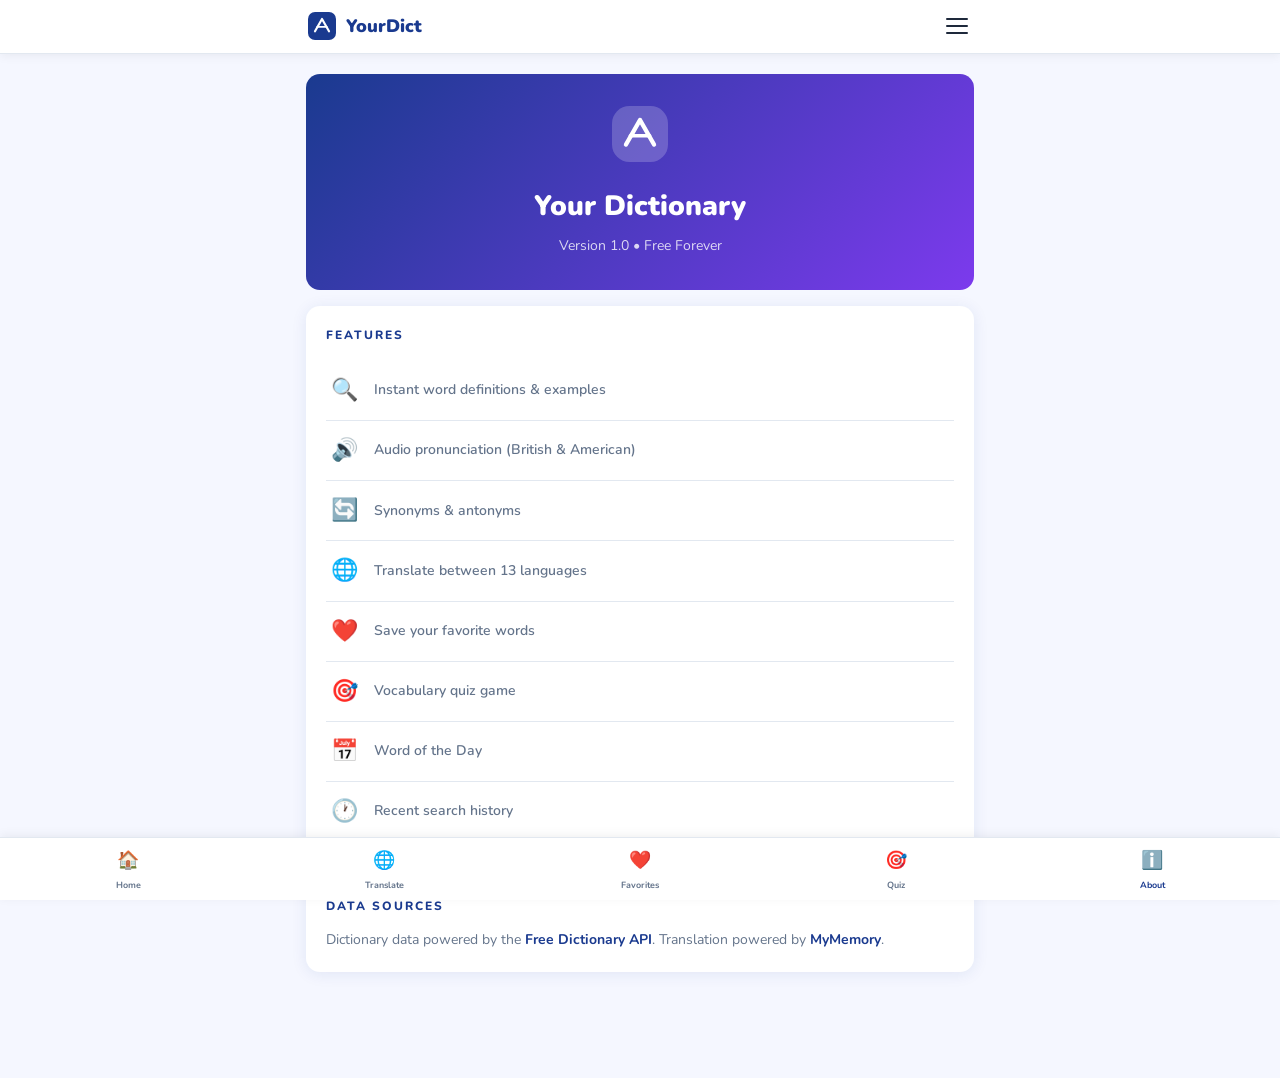
==== app/src/main/assets/www/about.html @ a3b230c5 "Add files via upload" ====
<!DOCTYPE html>
<html lang="en">
<head>
<meta charset="UTF-8">
<meta name="viewport" content="width=device-width, initial-scale=1.0, user-scalable=no">
<title>About - Your Dictionary</title>
<link rel="stylesheet" href="style.css">
<link href="https://fonts.googleapis.com/css2?family=Nunito:wght@400;600;700;800;900&display=swap" rel="stylesheet">
</head>
<body>
<header class="header">
  <div class="header-inner">
    <div class="logo" onclick="location.href='index.html'">
      <div class="logo-icon-wrap">
        <svg viewBox="0 0 32 32" fill="none" width="28" height="28">
          <rect width="32" height="32" rx="8" fill="#1a3a8f"/>
          <path d="M8 22 L16 8 L24 22" stroke="white" stroke-width="2.5" stroke-linecap="round" stroke-linejoin="round" fill="none"/>
          <path d="M10.5 17 L21.5 17" stroke="white" stroke-width="2" stroke-linecap="round"/>
        </svg>
      </div>
      <span class="logo-text">YourDict</span>
    </div>
    <button class="menu-btn" id="menuBtn"><span></span><span></span><span></span></button>
  </div>
</header>
<div class="mobile-nav" id="mobileNav">
  <a href="index.html" class="mnav-item">🏠 Home</a>
  <a href="translate.html" class="mnav-item">🌐 Translate</a>
  <a href="favorites.html" class="mnav-item">❤️ Favorites</a>
  <a href="quiz.html" class="mnav-item">🎯 Quiz</a>
  <a href="about.html" class="mnav-item active">ℹ️ About</a>
</div>

<div class="page-wrap">
  <div class="about-hero">
    <svg viewBox="0 0 32 32" fill="none" width="56" height="56" style="margin-bottom:14px">
      <rect width="32" height="32" rx="10" fill="rgba(255,255,255,0.2)"/>
      <path d="M8 22 L16 8 L24 22" stroke="white" stroke-width="2.5" stroke-linecap="round" stroke-linejoin="round" fill="none"/>
      <path d="M10.5 17 L21.5 17" stroke="white" stroke-width="2" stroke-linecap="round"/>
    </svg>
    <h1>Your Dictionary</h1>
    <p style="opacity:0.8;margin-top:6px;font-size:14px">Version 1.0 • Free Forever</p>
  </div>

  <div class="card">
    <div class="sec-label" style="margin-bottom:16px">Features</div>
    <div class="feature-item"><div class="feature-emoji">🔍</div><div class="feature-text">Instant word definitions & examples</div></div>
    <div class="feature-item"><div class="feature-emoji">🔊</div><div class="feature-text">Audio pronunciation (British & American)</div></div>
    <div class="feature-item"><div class="feature-emoji">🔄</div><div class="feature-text">Synonyms & antonyms</div></div>
    <div class="feature-item"><div class="feature-emoji">🌐</div><div class="feature-text">Translate between 13 languages</div></div>
    <div class="feature-item"><div class="feature-emoji">❤️</div><div class="feature-text">Save your favorite words</div></div>
    <div class="feature-item"><div class="feature-emoji">🎯</div><div class="feature-text">Vocabulary quiz game</div></div>
    <div class="feature-item"><div class="feature-emoji">📅</div><div class="feature-text">Word of the Day</div></div>
    <div class="feature-item"><div class="feature-emoji">🕐</div><div class="feature-text">Recent search history</div></div>
  </div>

  <div class="card">
    <div class="sec-label" style="margin-bottom:12px">Data Sources</div>
    <p style="color:#64748b;font-size:14px;line-height:1.7">Dictionary data powered by the <strong style="color:#1a3a8f">Free Dictionary API</strong>. Translation powered by <strong style="color:#1a3a8f">MyMemory</strong>.</p>
  </div>
</div>

<nav class="bottom-nav">
  <a href="index.html" class="bnav">🏠<span>Home</span></a>
  <a href="translate.html" class="bnav">🌐<span>Translate</span></a>
  <a href="favorites.html" class="bnav">❤️<span>Favorites</span></a>
  <a href="quiz.html" class="bnav">🎯<span>Quiz</span></a>
  <a href="about.html" class="bnav active">ℹ️<span>About</span></a>
</nav>

<script>
document.getElementById('menuBtn').addEventListener('click',()=>document.getElementById('mobileNav').classList.toggle('open'));
</script>
</body>
</html>
---- app/src/main/assets/www/style.css ----
*, *::before, *::after { box-sizing: border-box; margin: 0; padding: 0; }

:root {
  --primary: #1a3a8f;
  --primary2: #7c3aed;
  --accent: #f59e0b;
  --bg: #f5f7ff;
  --card: #ffffff;
  --text: #1e293b;
  --muted: #64748b;
  --border: #e2e8f0;
  --r: 14px;
  --shadow: 0 2px 16px rgba(26,58,143,0.09);
}

body {
  font-family: 'Nunito', sans-serif;
  background: var(--bg);
  color: var(--text);
  line-height: 1.6;
  padding-bottom: 70px;
  -webkit-tap-highlight-color: transparent;
}

/* HEADER */
.header {
  background: #fff;
  border-bottom: 1px solid var(--border);
  position: sticky; top: 0; z-index: 200;
  box-shadow: 0 2px 10px rgba(0,0,0,0.06);
}
.header-inner {
  max-width: 700px; margin: 0 auto;
  padding: 12px 18px;
  display: flex; align-items: center; justify-content: space-between;
}
.logo { display: flex; align-items: center; gap: 10px; cursor: pointer; }
.logo-icon-wrap { line-height: 0; }
.logo-text { font-size: 18px; font-weight: 900; color: var(--primary); }
.menu-btn {
  display: flex; flex-direction: column; gap: 5px;
  background: none; border: none; cursor: pointer; padding: 4px;
}
.menu-btn span { width: 22px; height: 2px; background: var(--text); border-radius: 2px; }

/* MOBILE DROPDOWN NAV */
.mobile-nav {
  display: none; flex-direction: column;
  background: #fff; border-bottom: 1px solid var(--border);
  box-shadow: 0 4px 20px rgba(0,0,0,0.08);
  position: sticky; top: 57px; z-index: 190;
}
.mobile-nav.open { display: flex; }
.mnav-item {
  padding: 14px 20px; color: var(--text);
  text-decoration: none; font-weight: 700; font-size: 15px;
  border-bottom: 1px solid var(--border);
}
.mnav-item.active { color: var(--primary); }
.mnav-item:last-child { border-bottom: none; }

/* BOTTOM NAV */
.bottom-nav {
  position: fixed; bottom: 0; left: 0; right: 0; z-index: 200;
  background: #fff; border-top: 1px solid var(--border);
  display: flex; box-shadow: 0 -2px 10px rgba(0,0,0,0.06);
}
.bnav {
  flex: 1; display: flex; flex-direction: column;
  align-items: center; justify-content: center;
  padding: 8px 4px; text-decoration: none;
  color: var(--muted); font-size: 9px; font-weight: 700;
  gap: 3px; transition: color .2s;
}
.bnav span { font-size: 9px; }
.bnav:first-child { font-size: 18px; }
.bnav { font-size: 18px; }
.bnav.active { color: var(--primary); }

/* SEARCH HERO */
.search-hero {
  background: linear-gradient(135deg, #1a3a8f 0%, #7c3aed 100%);
  padding: 32px 18px 40px;
}
.search-hero-inner { max-width: 680px; margin: 0 auto; }
.search-hero h1 {
  font-size: clamp(24px, 7vw, 36px); font-weight: 900;
  color: #fff; margin-bottom: 8px; line-height: 1.2;
}
.grad {
  background: linear-gradient(90deg, #fbbf24, #f9a8d4);
  -webkit-background-clip: text; -webkit-text-fill-color: transparent;
  background-clip: text;
}
.search-hero p { color: rgba(255,255,255,0.8); margin-bottom: 20px; font-size: 14px; }
.search-wrap {
  display: flex; align-items: center;
  background: #fff; border-radius: 50px;
  padding: 6px 6px 6px 16px; gap: 8px;
  box-shadow: 0 8px 30px rgba(0,0,0,0.2);
}
.s-icon { width: 18px; height: 18px; color: var(--muted); flex-shrink: 0; }
.search-wrap input {
  flex: 1; border: none; outline: none;
  font-size: 16px; font-family: inherit; color: var(--text);
}
.s-btn {
  background: var(--primary); color: #fff;
  border: none; border-radius: 40px;
  padding: 10px 22px; font-size: 15px; font-weight: 800;
  cursor: pointer; font-family: inherit;
}

/* SUGGESTIONS */
.suggestions {
  background: #fff; border-radius: 12px; margin-top: 6px;
  display: none; overflow: hidden;
}
.suggestion-item { padding: 12px 16px; cursor: pointer; font-size: 15px; color: var(--text); }
.suggestion-item:hover { background: var(--bg); }

/* PAGE WRAP */
.page-wrap { max-width: 700px; margin: 0 auto; padding: 20px 16px; }

/* SECTION LABEL */
.sec-label {
  font-size: 12px; font-weight: 800; letter-spacing: 2px;
  text-transform: uppercase; color: var(--primary); margin-bottom: 14px;
}

/* WOD */
.wod-section { margin-bottom: 28px; }
.wod-card {
  background: linear-gradient(135deg, var(--primary), var(--primary2));
  border-radius: var(--r); padding: 24px; color: #fff;
  box-shadow: 0 6px 24px rgba(26,58,143,0.25);
}
.wod-word { font-size: 28px; font-weight: 900; margin-bottom: 4px; }
.wod-phonetic { color: rgba(255,255,255,0.7); font-style: italic; margin-bottom: 6px; font-size: 14px; }
.wod-pos {
  display: inline-block; background: rgba(255,255,255,0.2);
  padding: 2px 10px; border-radius: 50px; font-size: 12px;
  font-weight: 700; text-transform: capitalize; margin-bottom: 12px;
}
.wod-def { font-size: 15px; line-height: 1.7; margin-bottom: 8px; }
.wod-example { font-style: italic; color: rgba(255,255,255,0.75); font-size: 14px; margin-bottom: 18px; }
.loading { display: flex; justify-content: center; padding: 24px; }

/* CATEGORIES */
.cat-grid {
  display: grid; grid-template-columns: repeat(3, 1fr);
  gap: 10px; margin-bottom: 28px;
}
.cat-card {
  background: var(--card); border-radius: var(--r);
  padding: 16px 10px; text-align: center; cursor: pointer;
  box-shadow: var(--shadow); transition: all .2s;
  border: 2px solid transparent;
}
.cat-card:active { border-color: var(--primary); transform: scale(0.97); }
.cat-icon { font-size: 28px; margin-bottom: 6px; }
.cat-name { font-size: 12px; font-weight: 700; color: var(--text); }

/* RECENT */
.recent-list { display: flex; flex-wrap: wrap; gap: 8px; margin-bottom: 20px; }
.recent-tag {
  background: var(--card); border: 1px solid var(--border);
  border-radius: 50px; padding: 7px 16px; font-size: 14px;
  cursor: pointer; font-family: inherit; color: var(--text); font-weight: 600;
}
.recent-tag:active { background: var(--primary); color: #fff; }

/* SPINNER */
.spinner {
  width: 36px; height: 36px;
  border: 3px solid rgba(255,255,255,0.3);
  border-top-color: #fff; border-radius: 50%;
  animation: spin 0.8s linear infinite;
}
.spinner.dark {
  border-color: var(--border); border-top-color: var(--primary);
}
@keyframes spin { to { transform: rotate(360deg); } }

/* RESULTS */
.results-section { padding: 16px 0; }
.result-header {
  display: flex; align-items: flex-start;
  justify-content: space-between; margin-bottom: 20px; gap: 12px;
}
.result-word { font-size: 32px; font-weight: 900; color: var(--primary); }
.phonetic { font-size: 16px; color: var(--muted); font-style: italic; margin-top: 2px; }
.audio-btn {
  background: var(--bg); border: 1px solid var(--border);
  border-radius: 50%; width: 34px; height: 34px;
  cursor: pointer; display: flex; align-items: center; justify-content: center;
  color: var(--primary); margin-top: 4px; flex-shrink: 0;
}
.audio-btn svg { width: 13px; }
.fav-btn {
  display: flex; align-items: center; gap: 6px;
  background: var(--bg); border: 1px solid var(--border);
  border-radius: 50px; padding: 8px 14px; cursor: pointer;
  font-size: 13px; font-weight: 700; color: var(--muted);
  font-family: inherit; white-space: nowrap; flex-shrink: 0;
}
.fav-btn.active { background: #fff0f6; border-color: #ff4081; color: #ff4081; }
.fav-btn svg { width: 16px; }

.meaning-block {
  background: var(--card); border-radius: var(--r);
  padding: 20px; margin-bottom: 12px; box-shadow: var(--shadow);
}
.pos-badge {
  display: inline-block;
  background: linear-gradient(135deg, var(--primary), var(--primary2));
  color: #fff; padding: 3px 12px; border-radius: 50px;
  font-size: 12px; font-weight: 700; text-transform: capitalize; margin-bottom: 14px;
}
.definitions-list { padding-left: 18px; }
.definitions-list li { margin-bottom: 12px; }
.def-text { font-size: 15px; line-height: 1.7; }
.def-example {
  color: var(--muted); font-style: italic; font-family: 'Lora', serif;
  margin-top: 4px; font-size: 14px;
}
.word-tags {
  display: flex; flex-wrap: wrap; align-items: center; gap: 7px;
  margin-top: 14px; padding-top: 14px; border-top: 1px solid var(--border);
}
.tag-label { font-size: 12px; font-weight: 800; color: var(--muted); }
.word-tag {
  background: var(--bg); border: 1px solid var(--border);
  border-radius: 50px; padding: 4px 11px; font-size: 13px;
  cursor: pointer; font-weight: 600;
}
.word-tag:active { background: var(--primary); color: #fff; border-color: var(--primary); }
.word-tag.antonym:active { background: #ef4444; border-color: #ef4444; color: #fff; }

/* BUTTONS */
.btn-primary {
  background: var(--primary); color: #fff; border: none;
  border-radius: 50px; padding: 12px 26px; font-size: 15px;
  font-weight: 800; cursor: pointer; font-family: inherit;
}
.btn-secondary {
  background: transparent; color: var(--primary);
  border: 2px solid var(--primary); border-radius: 50px;
  padding: 10px 22px; font-size: 14px; font-weight: 800;
  cursor: pointer; font-family: inherit;
}
.back-btn { display: block; margin: 16px auto 0; }

/* ERROR */
.error-card {
  text-align: center; padding: 50px 20px;
  background: var(--card); border-radius: var(--r); box-shadow: var(--shadow);
}
.error-card .icon { font-size: 48px; margin-bottom: 14px; }
.error-card h3 { font-size: 20px; margin-bottom: 8px; }
.error-card p { color: var(--muted); margin-bottom: 20px; }

/* TRANSLATE PAGE */
.page-title { font-size: 22px; font-weight: 900; color: var(--primary); margin-bottom: 20px; }
.card { background: var(--card); border-radius: var(--r); padding: 20px; box-shadow: var(--shadow); margin-bottom: 16px; }
.lang-row { display: flex; gap: 10px; align-items: center; margin-bottom: 14px; }
select {
  flex: 1; padding: 10px 12px; border-radius: 10px;
  border: 1px solid var(--border); font-family: inherit; font-size: 14px;
  background: var(--bg); color: var(--text); font-weight: 600;
}
.swap-btn {
  background: var(--bg); border: 1px solid var(--border);
  border-radius: 10px; padding: 10px 14px; cursor: pointer; font-size: 18px;
}
textarea {
  width: 100%; min-height: 120px; padding: 12px;
  border: 1px solid var(--border); border-radius: 10px;
  font-family: inherit; font-size: 15px; resize: vertical;
  outline: none; color: var(--text); background: var(--bg);
}
textarea:focus { border-color: var(--primary); }
.result-label { font-size: 11px; font-weight: 800; color: var(--muted); letter-spacing: 1px; text-transform: uppercase; margin-bottom: 8px; }
.result-text { font-size: 17px; line-height: 1.7; color: var(--text); }

/* QUIZ */
.quiz-progress { height: 6px; background: var(--border); border-radius: 3px; margin-bottom: 20px; overflow: hidden; }
.quiz-progress-fill { height: 100%; background: linear-gradient(90deg, var(--primary), var(--primary2)); border-radius: 3px; transition: width .4s; }
.quiz-def { background: #f0f4ff; border-radius: 10px; padding: 16px; margin-bottom: 18px; font-style: italic; font-size: 15px; line-height: 1.7; color: var(--text); }
.quiz-options { display: grid; gap: 10px; }
.quiz-option {
  padding: 14px 18px; background: var(--bg);
  border: 2px solid var(--border); border-radius: 12px;
  cursor: pointer; font-size: 15px; font-family: inherit;
  font-weight: 700; text-align: left; color: var(--text); transition: all .15s;
}
.quiz-option.correct { background: #dcfce7; border-color: #22c55e; color: #166534; }
.quiz-option.wrong { background: #fee2e2; border-color: #ef4444; color: #991b1b; }

/* FAVORITES */
.fav-item {
  background: var(--card); border-radius: var(--r);
  padding: 16px; margin-bottom: 10px; box-shadow: var(--shadow);
  display: flex; align-items: center; justify-content: space-between; gap: 12px;
}
.fav-word { font-size: 18px; font-weight: 800; color: var(--primary); }
.fav-actions { display: flex; gap: 8px; flex-shrink: 0; }
.tag-btn {
  padding: 7px 14px; border-radius: 50px; font-size: 12px;
  font-weight: 800; cursor: pointer; font-family: inherit; border: none;
}

/* ABOUT */
.about-hero {
  background: linear-gradient(135deg, var(--primary), var(--primary2));
  border-radius: var(--r); padding: 32px; color: #fff; text-align: center; margin-bottom: 16px;
}
.about-hero h1 { font-size: 28px; font-weight: 900; }
.feature-item { display: flex; align-items: center; gap: 12px; padding: 12px 0; border-bottom: 1px solid var(--border); }
.feature-item:last-child { border-bottom: none; }
.feature-emoji { font-size: 22px; width: 36px; text-align: center; flex-shrink: 0; }
.feature-text { font-size: 14px; color: var(--muted); font-weight: 600; }

@media (max-width: 400px) {
  .cat-grid { grid-template-columns: repeat(2, 1fr); }
}
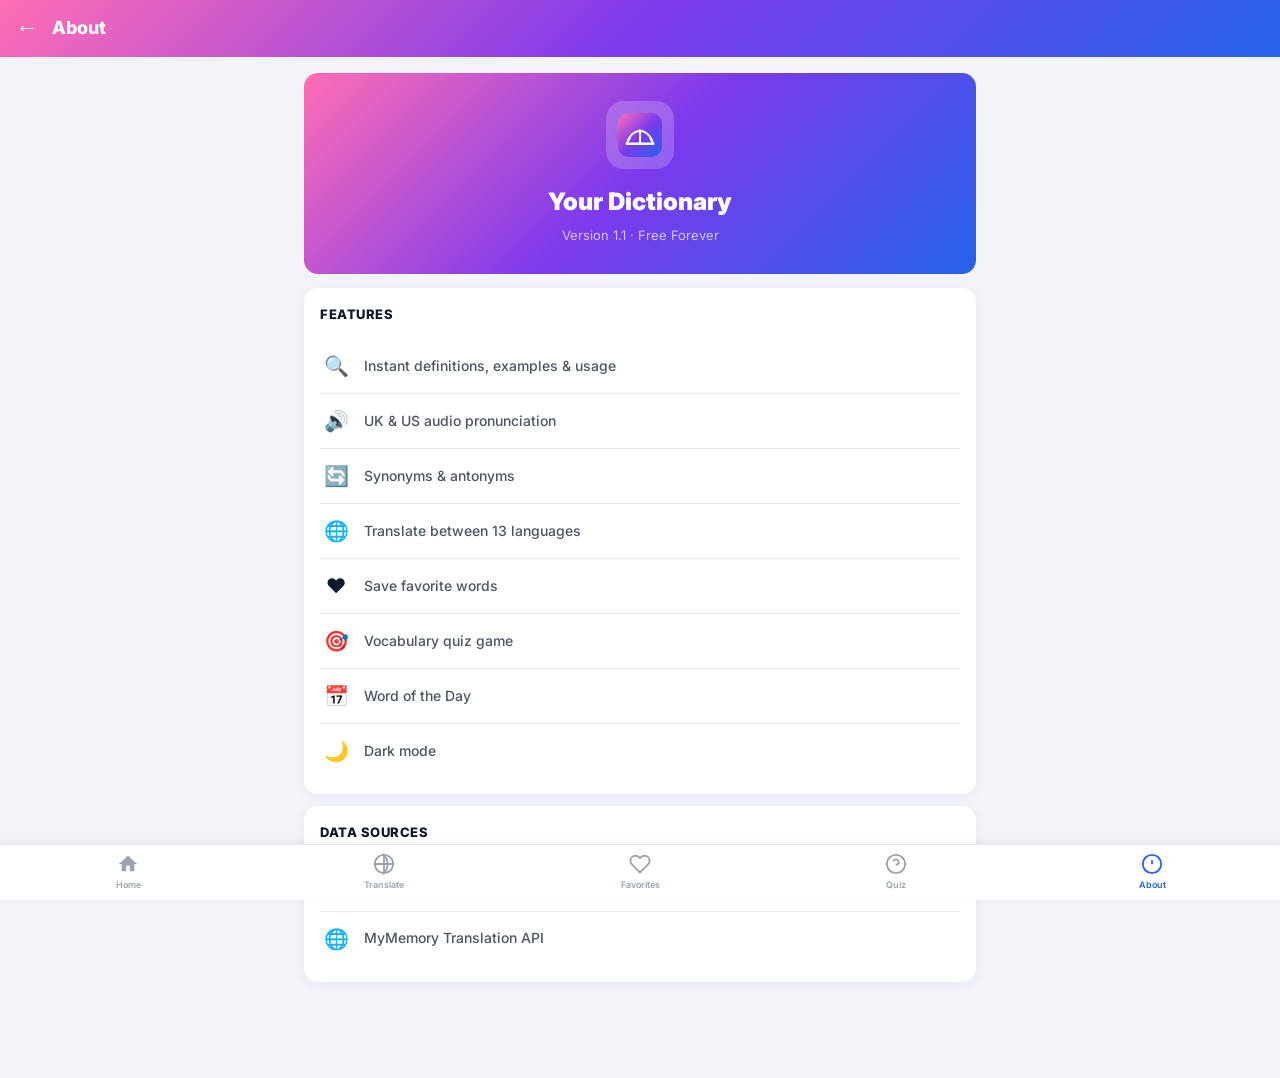
==== commit 536d4856: "Add files via upload" ====
--- a/app/src/main/assets/www/about.html
+++ b/app/src/main/assets/www/about.html
@@ -5,71 +5,43 @@
 <meta name="viewport" content="width=device-width, initial-scale=1.0, user-scalable=no">
 <title>About - Your Dictionary</title>
 <link rel="stylesheet" href="style.css">
-<link href="https://fonts.googleapis.com/css2?family=Nunito:wght@400;600;700;800;900&display=swap" rel="stylesheet">
+<link href="https://fonts.googleapis.com/css2?family=Inter:wght@400;500;600;700;800;900&display=swap" rel="stylesheet">
 </head>
-<body>
-<header class="header">
-  <div class="header-inner">
-    <div class="logo" onclick="location.href='index.html'">
-      <div class="logo-icon-wrap">
-        <svg viewBox="0 0 32 32" fill="none" width="28" height="28">
-          <rect width="32" height="32" rx="8" fill="#1a3a8f"/>
-          <path d="M8 22 L16 8 L24 22" stroke="white" stroke-width="2.5" stroke-linecap="round" stroke-linejoin="round" fill="none"/>
-          <path d="M10.5 17 L21.5 17" stroke="white" stroke-width="2" stroke-linecap="round"/>
-        </svg>
-      </div>
-      <span class="logo-text">YourDict</span>
-    </div>
-    <button class="menu-btn" id="menuBtn"><span></span><span></span><span></span></button>
-  </div>
-</header>
-<div class="mobile-nav" id="mobileNav">
-  <a href="index.html" class="mnav-item">🏠 Home</a>
-  <a href="translate.html" class="mnav-item">🌐 Translate</a>
-  <a href="favorites.html" class="mnav-item">❤️ Favorites</a>
-  <a href="quiz.html" class="mnav-item">🎯 Quiz</a>
-  <a href="about.html" class="mnav-item active">ℹ️ About</a>
+<body><script>document.body.className=localStorage.getItem('yd_theme')||'light';</script>
+<div class="page-bar">
+  <button class="page-back" onclick="location.href='index.html'">←</button>
+  <span class="page-ttl">About</span>
 </div>
-
 <div class="page-wrap">
   <div class="about-hero">
-    <svg viewBox="0 0 32 32" fill="none" width="56" height="56" style="margin-bottom:14px">
-      <rect width="32" height="32" rx="10" fill="rgba(255,255,255,0.2)"/>
-      <path d="M8 22 L16 8 L24 22" stroke="white" stroke-width="2.5" stroke-linecap="round" stroke-linejoin="round" fill="none"/>
-      <path d="M10.5 17 L21.5 17" stroke="white" stroke-width="2" stroke-linecap="round"/>
-    </svg>
-    <h1>Your Dictionary</h1>
-    <p style="opacity:0.8;margin-top:6px;font-size:14px">Version 1.0 • Free Forever</p>
+    <div class="about-icon">
+      <svg viewBox="0 0 40 40" width="44" height="44"><defs><linearGradient id="ag" x1="0%" y1="0%" x2="100%" y2="100%"><stop offset="0%" style="stop-color:#ff6eb4"/><stop offset="50%" style="stop-color:#7c3aed"/><stop offset="100%" style="stop-color:#2563eb"/></linearGradient></defs><rect width="40" height="40" rx="10" fill="url(#ag)"/><g fill="none" stroke="white" stroke-linecap="round"><line x1="20" y1="28" x2="8" y2="28" stroke-width="2.2"/><line x1="20" y1="28" x2="32" y2="28" stroke-width="2.2"/><line x1="20" y1="28" x2="20" y2="16" stroke-width="1.8"/><path d="M8 28 Q10 18 20 16" stroke-width="1.8"/><path d="M10 25 Q12 17 20 16" stroke-width="1.4" opacity="0.8"/><path d="M32 28 Q30 18 20 16" stroke-width="1.8"/><path d="M30 25 Q28 17 20 16" stroke-width="1.4" opacity="0.8"/></g></svg>
+    </div>
+    <div class="about-name">Your Dictionary</div>
+    <div class="about-v">Version 1.1 · Free Forever</div>
   </div>
-
   <div class="card">
-    <div class="sec-label" style="margin-bottom:16px">Features</div>
-    <div class="feature-item"><div class="feature-emoji">🔍</div><div class="feature-text">Instant word definitions & examples</div></div>
-    <div class="feature-item"><div class="feature-emoji">🔊</div><div class="feature-text">Audio pronunciation (British & American)</div></div>
-    <div class="feature-item"><div class="feature-emoji">🔄</div><div class="feature-text">Synonyms & antonyms</div></div>
-    <div class="feature-item"><div class="feature-emoji">🌐</div><div class="feature-text">Translate between 13 languages</div></div>
-    <div class="feature-item"><div class="feature-emoji">❤️</div><div class="feature-text">Save your favorite words</div></div>
-    <div class="feature-item"><div class="feature-emoji">🎯</div><div class="feature-text">Vocabulary quiz game</div></div>
-    <div class="feature-item"><div class="feature-emoji">📅</div><div class="feature-text">Word of the Day</div></div>
-    <div class="feature-item"><div class="feature-emoji">🕐</div><div class="feature-text">Recent search history</div></div>
+    <div class="card-title">Features</div>
+    <div class="feat-row"><div class="feat-ic">🔍</div><div class="feat-txt">Instant definitions, examples & usage</div></div>
+    <div class="feat-row"><div class="feat-ic">🔊</div><div class="feat-txt">UK & US audio pronunciation</div></div>
+    <div class="feat-row"><div class="feat-ic">🔄</div><div class="feat-txt">Synonyms & antonyms</div></div>
+    <div class="feat-row"><div class="feat-ic">🌐</div><div class="feat-txt">Translate between 13 languages</div></div>
+    <div class="feat-row"><div class="feat-ic">❤️</div><div class="feat-txt">Save favorite words</div></div>
+    <div class="feat-row"><div class="feat-ic">🎯</div><div class="feat-txt">Vocabulary quiz game</div></div>
+    <div class="feat-row"><div class="feat-ic">📅</div><div class="feat-txt">Word of the Day</div></div>
+    <div class="feat-row"><div class="feat-ic">🌙</div><div class="feat-txt">Dark mode</div></div>
   </div>
-
   <div class="card">
-    <div class="sec-label" style="margin-bottom:12px">Data Sources</div>
-    <p style="color:#64748b;font-size:14px;line-height:1.7">Dictionary data powered by the <strong style="color:#1a3a8f">Free Dictionary API</strong>. Translation powered by <strong style="color:#1a3a8f">MyMemory</strong>.</p>
+    <div class="card-title">Data Sources</div>
+    <div class="feat-row"><div class="feat-ic">📖</div><div class="feat-txt">Free Dictionary API</div></div>
+    <div class="feat-row"><div class="feat-ic">🌐</div><div class="feat-txt">MyMemory Translation API</div></div>
   </div>
 </div>
-
 <nav class="bottom-nav">
-  <a href="index.html" class="bnav">🏠<span>Home</span></a>
-  <a href="translate.html" class="bnav">🌐<span>Translate</span></a>
-  <a href="favorites.html" class="bnav">❤️<span>Favorites</span></a>
-  <a href="quiz.html" class="bnav">🎯<span>Quiz</span></a>
-  <a href="about.html" class="bnav active">ℹ️<span>About</span></a>
+  <a class="bn" href="index.html"><svg viewBox="0 0 24 24" fill="currentColor" width="22"><path d="M10 20v-6h4v6h5v-8h3L12 3 2 12h3v8z"/></svg><span>Home</span></a>
+  <a class="bn" href="translate.html"><svg viewBox="0 0 24 24" fill="none" stroke="currentColor" stroke-width="2" width="22"><circle cx="12" cy="12" r="10"/><path d="M2 12h20M12 2a15.3 15.3 0 0 1 4 10 15.3 15.3 0 0 1-4 10z"/></svg><span>Translate</span></a>
+  <a class="bn" href="favorites.html"><svg viewBox="0 0 24 24" fill="none" stroke="currentColor" stroke-width="2" width="22"><path d="M20.84 4.61a5.5 5.5 0 0 0-7.78 0L12 5.67l-1.06-1.06a5.5 5.5 0 0 0-7.78 7.78l1.06 1.06L12 21.23l7.78-7.78 1.06-1.06a5.5 5.5 0 0 0 0-7.78z"/></svg><span>Favorites</span></a>
+  <a class="bn" href="quiz.html"><svg viewBox="0 0 24 24" fill="none" stroke="currentColor" stroke-width="2" width="22"><circle cx="12" cy="12" r="10"/><path d="M9.09 9a3 3 0 0 1 5.83 1c0 2-3 3-3 3"/><line x1="12" y1="17" x2="12.01" y2="17"/></svg><span>Quiz</span></a>
+  <a class="bn active" href="about.html"><svg viewBox="0 0 24 24" fill="none" stroke="currentColor" stroke-width="2" width="22"><circle cx="12" cy="12" r="10"/><line x1="12" y1="8" x2="12" y2="12"/><line x1="12" y1="16" x2="12.01" y2="16"/></svg><span>About</span></a>
 </nav>
-
-<script>
-document.getElementById('menuBtn').addEventListener('click',()=>document.getElementById('mobileNav').classList.toggle('open'));
-</script>
-</body>
-</html>
+</body></html>
--- a/app/src/main/assets/www/style.css
+++ b/app/src/main/assets/www/style.css
@@ -1,326 +1,193 @@
-*, *::before, *::after { box-sizing: border-box; margin: 0; padding: 0; }
+*,*::before,*::after{box-sizing:border-box;margin:0;padding:0}
 
-:root {
-  --primary: #1a3a8f;
-  --primary2: #7c3aed;
-  --accent: #f59e0b;
-  --bg: #f5f7ff;
-  --card: #ffffff;
-  --text: #1e293b;
-  --muted: #64748b;
-  --border: #e2e8f0;
-  --r: 14px;
-  --shadow: 0 2px 16px rgba(26,58,143,0.09);
+:root{
+  --grad-start:#ff6eb4;
+  --grad-mid:#7c3aed;
+  --grad-end:#2563eb;
+  --primary:#2563eb;
+  --primary-dark:#1d4ed8;
+  --accent:#7c3aed;
+  --bg:#f3f4f8;
+  --surface:#ffffff;
+  --surface2:#f0f2f8;
+  --text:#0f172a;
+  --text2:#4b5563;
+  --text3:#9ca3af;
+  --border:#e5e7eb;
+  --r:14px;
+  --shadow:0 2px 12px rgba(37,99,235,0.08);
+}
+body.dark{
+  --bg:#0d1117;
+  --surface:#161b22;
+  --surface2:#1c2333;
+  --text:#e6edf3;
+  --text2:#8b949e;
+  --text3:#484f58;
+  --border:#30363d;
+  --shadow:0 2px 12px rgba(0,0,0,0.3);
 }
 
-body {
-  font-family: 'Nunito', sans-serif;
-  background: var(--bg);
-  color: var(--text);
-  line-height: 1.6;
-  padding-bottom: 70px;
-  -webkit-tap-highlight-color: transparent;
-}
+body{font-family:'Inter',sans-serif;background:var(--bg);color:var(--text);line-height:1.6;padding-bottom:68px;min-height:100vh;transition:background .2s,color .2s;-webkit-tap-highlight-color:transparent}
 
-/* HEADER */
-.header {
-  background: #fff;
-  border-bottom: 1px solid var(--border);
-  position: sticky; top: 0; z-index: 200;
-  box-shadow: 0 2px 10px rgba(0,0,0,0.06);
-}
-.header-inner {
-  max-width: 700px; margin: 0 auto;
-  padding: 12px 18px;
-  display: flex; align-items: center; justify-content: space-between;
-}
-.logo { display: flex; align-items: center; gap: 10px; cursor: pointer; }
-.logo-icon-wrap { line-height: 0; }
-.logo-text { font-size: 18px; font-weight: 900; color: var(--primary); }
-.menu-btn {
-  display: flex; flex-direction: column; gap: 5px;
-  background: none; border: none; cursor: pointer; padding: 4px;
-}
-.menu-btn span { width: 22px; height: 2px; background: var(--text); border-radius: 2px; }
+/* TOPBAR */
+.topbar{background:linear-gradient(135deg,var(--grad-start),var(--grad-mid),var(--grad-end));padding:12px 16px;display:flex;align-items:center;justify-content:space-between;position:sticky;top:0;z-index:100}
+.logo-row{display:flex;align-items:center;gap:10px}
+.logo-text-wrap{display:flex;flex-direction:column;line-height:1.1}
+.logo-main{color:white;font-size:15px;font-weight:600;opacity:.9}
+.logo-main.bold{font-size:18px;font-weight:900;opacity:1}
+.theme-btn{background:rgba(255,255,255,.2);border:none;border-radius:8px;width:34px;height:34px;cursor:pointer;font-size:16px;color:white}
 
-/* MOBILE DROPDOWN NAV */
-.mobile-nav {
-  display: none; flex-direction: column;
-  background: #fff; border-bottom: 1px solid var(--border);
-  box-shadow: 0 4px 20px rgba(0,0,0,0.08);
-  position: sticky; top: 57px; z-index: 190;
-}
-.mobile-nav.open { display: flex; }
-.mnav-item {
-  padding: 14px 20px; color: var(--text);
-  text-decoration: none; font-weight: 700; font-size: 15px;
-  border-bottom: 1px solid var(--border);
-}
-.mnav-item.active { color: var(--primary); }
-.mnav-item:last-child { border-bottom: none; }
+/* SEARCH HERO */
+.search-hero{background:linear-gradient(135deg,var(--grad-start),var(--grad-mid),var(--grad-end));padding:0 14px 18px;position:sticky;top:62px;z-index:99}
+.search-inner{max-width:700px;margin:0 auto}
+.search-box{display:flex;align-items:center;gap:8px;background:var(--surface);border-radius:50px;padding:10px 10px 10px 16px;box-shadow:0 6px 24px rgba(0,0,0,.15)}
+.s-ic{width:18px;height:18px;color:var(--text3);flex-shrink:0}
+.search-box input{flex:1;border:none;outline:none;font-size:16px;font-family:inherit;background:transparent;color:var(--text)}
+.search-box input::placeholder{color:var(--text3)}
+.s-clear{background:none;border:none;color:var(--text3);cursor:pointer;font-size:13px;padding:2px 6px}
+.s-go{background:linear-gradient(135deg,var(--grad-mid),var(--grad-end));color:#fff;border:none;border-radius:40px;padding:9px 20px;font-size:14px;font-weight:700;cursor:pointer;font-family:inherit;white-space:nowrap}
+
+/* SUGGESTIONS */
+.sugg-box{display:none;background:var(--surface);border-radius:12px;margin-top:6px;overflow:hidden;box-shadow:var(--shadow)}
+.sugg-item{display:flex;align-items:center;gap:10px;padding:12px 16px;cursor:pointer;font-size:14px;color:var(--text);border-bottom:1px solid var(--border)}
+.sugg-item:last-child{border-bottom:none}
+.sugg-item:active{background:var(--surface2)}
+.sugg-icon{color:var(--text3);font-size:12px}
+
+/* SECTIONS */
+.section{padding:16px 14px 0;max-width:700px;margin:0 auto}
+.sec-title{font-size:14px;font-weight:800;color:var(--text);margin-bottom:12px}
+.sec-row{display:flex;justify-content:space-between;align-items:center;margin-bottom:12px}
+.link-btn{background:none;border:none;color:var(--primary);font-size:13px;font-weight:600;cursor:pointer;font-family:inherit}
+
+/* WOD */
+.wod-card{background:linear-gradient(135deg,var(--grad-start) 0%,var(--grad-mid) 50%,var(--grad-end) 100%);border-radius:var(--r);padding:20px;color:#fff;box-shadow:0 4px 20px rgba(124,58,237,.3)}
+.wod-badge{display:inline-block;background:rgba(255,255,255,.2);border-radius:50px;padding:3px 12px;font-size:11px;font-weight:700;text-transform:uppercase;letter-spacing:1px;margin-bottom:10px}
+.wod-word{font-size:28px;font-weight:900;margin-bottom:4px}
+.wod-ph{font-size:13px;color:rgba(255,255,255,.7);margin-bottom:8px}
+.wod-pos{display:inline-block;background:rgba(255,255,255,.15);border-radius:6px;padding:2px 10px;font-size:12px;font-weight:600;font-style:italic;margin-bottom:10px}
+.wod-def{font-size:15px;line-height:1.65;margin-bottom:8px;color:rgba(255,255,255,.93)}
+.wod-ex{font-size:13px;color:rgba(255,255,255,.65);font-style:italic;margin-bottom:16px}
+.wod-btn{background:rgba(255,255,255,.2);color:#fff;border:1px solid rgba(255,255,255,.3);border-radius:50px;padding:9px 20px;font-size:14px;font-weight:700;cursor:pointer;font-family:inherit}
+
+/* CHIPS */
+.chip-row{display:flex;flex-wrap:wrap;gap:8px;padding-bottom:4px}
+.chip{background:var(--surface);border:1px solid var(--border);border-radius:50px;padding:7px 14px;font-size:13px;cursor:pointer;font-family:inherit;color:var(--text);font-weight:500}
+.chip:active{background:rgba(37,99,235,.1);border-color:var(--primary);color:var(--primary)}
+
+/* TOPICS */
+.topic-grid{display:grid;grid-template-columns:repeat(3,1fr);gap:10px;padding-bottom:4px}
+.topic-card{background:var(--surface);border-radius:var(--r);padding:14px 8px;text-align:center;cursor:pointer;box-shadow:var(--shadow);display:flex;flex-direction:column;align-items:center;gap:6px;border:1px solid var(--border)}
+.topic-card:active{border-color:var(--primary);background:rgba(37,99,235,.05)}
+.topic-card span{font-size:26px}
+.topic-card b{font-size:11px;font-weight:700;color:var(--text2)}
+
+/* RESULT */
+.result-container{padding:0 14px 16px;max-width:700px;margin:0 auto}
+.back-btn{display:flex;align-items:center;gap:6px;background:none;border:none;color:var(--primary);font-size:15px;font-weight:700;cursor:pointer;font-family:inherit;padding:14px 0 10px}
+.result-top{background:var(--surface);border-radius:var(--r);padding:18px;margin-bottom:10px;box-shadow:var(--shadow)}
+.rw-row{display:flex;align-items:flex-start;justify-content:space-between;gap:12px;margin-bottom:10px}
+.rword{font-size:30px;font-weight:900;color:var(--text)}
+.r-actions{display:flex;gap:8px;flex-shrink:0;padding-top:4px}
+.r-action{width:36px;height:36px;border-radius:50%;border:1px solid var(--border);background:var(--surface2);cursor:pointer;display:flex;align-items:center;justify-content:center;font-size:17px}
+.r-action.active{background:#fff0f6;border-color:#f43f5e}
+.ph-row{display:flex;flex-wrap:wrap;gap:8px}
+.ph-item{display:flex;align-items:center;gap:6px;cursor:pointer;background:var(--surface2);border-radius:50px;padding:5px 12px;border:1px solid var(--border)}
+.ph-flag{font-size:14px}
+.ph-label{font-size:11px;font-weight:800;color:var(--primary);text-transform:uppercase}
+.ph-text{font-size:13px;color:var(--text2)}
+.ph-sound{font-size:13px;color:#f43f5e}
+
+.meaning-card{background:var(--surface);border-radius:var(--r);padding:16px;margin-bottom:10px;box-shadow:var(--shadow)}
+.m-pos{display:inline-block;background:linear-gradient(135deg,rgba(124,58,237,.12),rgba(37,99,235,.12));color:var(--primary);border-radius:6px;padding:3px 12px;font-size:11px;font-weight:800;text-transform:uppercase;letter-spacing:1px;margin-bottom:14px}
+.def-row{margin-bottom:13px;padding-bottom:13px;border-bottom:1px solid var(--border)}
+.def-row:last-of-type{border-bottom:none;margin-bottom:0;padding-bottom:0}
+.def-n{font-size:11px;font-weight:700;color:var(--accent);margin-bottom:3px}
+.def-t{font-size:15px;line-height:1.65;color:var(--text)}
+.def-e{font-size:13px;color:var(--text2);font-style:italic;margin-top:5px;line-height:1.5}
+
+.tags-card{background:var(--surface);border-radius:var(--r);padding:14px 16px;margin-bottom:10px;box-shadow:var(--shadow)}
+.tags-lbl{font-size:11px;font-weight:800;color:var(--text3);text-transform:uppercase;letter-spacing:1px;margin-bottom:10px}
+.tags-row{display:flex;flex-wrap:wrap;gap:8px}
+.wtag{background:var(--surface2);border:1px solid var(--border);border-radius:50px;padding:5px 13px;font-size:13px;font-weight:500;cursor:pointer;color:var(--text)}
+.wtag:active{background:rgba(37,99,235,.1);border-color:var(--primary);color:var(--primary)}
+.wtag.ant:active{background:rgba(244,63,94,.1);border-color:#f43f5e;color:#f43f5e}
+
+/* BUTTONS */
+.btn-grad{background:linear-gradient(135deg,var(--grad-mid),var(--grad-end));color:#fff;border:none;border-radius:50px;padding:13px 28px;font-size:15px;font-weight:700;cursor:pointer;font-family:inherit;width:100%}
+.btn-outline{background:transparent;color:var(--primary);border:2px solid var(--primary);border-radius:50px;padding:10px 22px;font-size:14px;font-weight:700;cursor:pointer;font-family:inherit}
+
+/* LOADING */
+.center-spin{display:flex;justify-content:center;padding:30px}
+.spin{width:30px;height:30px;border:3px solid rgba(255,255,255,.25);border-top-color:#fff;border-radius:50%;animation:spin .8s linear infinite}
+.spin.dark{border-color:var(--border);border-top-color:var(--primary)}
+@keyframes spin{to{transform:rotate(360deg)}}
+
+/* ERROR */
+.err-box{background:var(--surface);border-radius:var(--r);padding:40px 20px;text-align:center;box-shadow:var(--shadow);margin:16px 0}
+.err-box .ico{font-size:48px;margin-bottom:12px}
+.err-box h3{font-size:18px;font-weight:800;margin-bottom:8px}
+.err-box p{color:var(--text2);font-size:14px;margin-bottom:20px}
 
 /* BOTTOM NAV */
-.bottom-nav {
-  position: fixed; bottom: 0; left: 0; right: 0; z-index: 200;
-  background: #fff; border-top: 1px solid var(--border);
-  display: flex; box-shadow: 0 -2px 10px rgba(0,0,0,0.06);
-}
-.bnav {
-  flex: 1; display: flex; flex-direction: column;
-  align-items: center; justify-content: center;
-  padding: 8px 4px; text-decoration: none;
-  color: var(--muted); font-size: 9px; font-weight: 700;
-  gap: 3px; transition: color .2s;
-}
-.bnav span { font-size: 9px; }
-.bnav:first-child { font-size: 18px; }
-.bnav { font-size: 18px; }
-.bnav.active { color: var(--primary); }
+.bottom-nav{position:fixed;bottom:0;left:0;right:0;z-index:200;background:var(--surface);border-top:1px solid var(--border);display:flex;box-shadow:0 -2px 10px rgba(0,0,0,.06)}
+.bn{flex:1;display:flex;flex-direction:column;align-items:center;justify-content:center;padding:8px 4px;text-decoration:none;color:var(--text3);font-size:9px;font-weight:600;gap:3px;transition:color .15s}
+.bn.active{color:var(--primary)}
+.bn svg{transition:color .15s}
 
-/* SEARCH HERO */
-.search-hero {
-  background: linear-gradient(135deg, #1a3a8f 0%, #7c3aed 100%);
-  padding: 32px 18px 40px;
-}
-.search-hero-inner { max-width: 680px; margin: 0 auto; }
-.search-hero h1 {
-  font-size: clamp(24px, 7vw, 36px); font-weight: 900;
-  color: #fff; margin-bottom: 8px; line-height: 1.2;
-}
-.grad {
-  background: linear-gradient(90deg, #fbbf24, #f9a8d4);
-  -webkit-background-clip: text; -webkit-text-fill-color: transparent;
-  background-clip: text;
-}
-.search-hero p { color: rgba(255,255,255,0.8); margin-bottom: 20px; font-size: 14px; }
-.search-wrap {
-  display: flex; align-items: center;
-  background: #fff; border-radius: 50px;
-  padding: 6px 6px 6px 16px; gap: 8px;
-  box-shadow: 0 8px 30px rgba(0,0,0,0.2);
-}
-.s-icon { width: 18px; height: 18px; color: var(--muted); flex-shrink: 0; }
-.search-wrap input {
-  flex: 1; border: none; outline: none;
-  font-size: 16px; font-family: inherit; color: var(--text);
-}
-.s-btn {
-  background: var(--primary); color: #fff;
-  border: none; border-radius: 40px;
-  padding: 10px 22px; font-size: 15px; font-weight: 800;
-  cursor: pointer; font-family: inherit;
-}
+/* PAGE TOPBAR */
+.page-bar{background:linear-gradient(135deg,var(--grad-start),var(--grad-mid),var(--grad-end));display:flex;align-items:center;gap:14px;padding:14px 16px;position:sticky;top:0;z-index:100}
+.page-back{background:none;border:none;color:#fff;cursor:pointer;font-size:22px;padding:0;line-height:1;font-weight:300}
+.page-ttl{color:#fff;font-size:18px;font-weight:800}
 
-/* SUGGESTIONS */
-.suggestions {
-  background: #fff; border-radius: 12px; margin-top: 6px;
-  display: none; overflow: hidden;
-}
-.suggestion-item { padding: 12px 16px; cursor: pointer; font-size: 15px; color: var(--text); }
-.suggestion-item:hover { background: var(--bg); }
+/* PAGE CONTENT */
+.page-wrap{padding:16px 14px;max-width:700px;margin:0 auto}
 
-/* PAGE WRAP */
-.page-wrap { max-width: 700px; margin: 0 auto; padding: 20px 16px; }
+/* CARDS */
+.card{background:var(--surface);border-radius:var(--r);padding:16px;box-shadow:var(--shadow);margin-bottom:12px}
+.card-title{font-size:13px;font-weight:800;color:var(--text);margin-bottom:14px;text-transform:uppercase;letter-spacing:.5px}
 
-/* SECTION LABEL */
-.sec-label {
-  font-size: 12px; font-weight: 800; letter-spacing: 2px;
-  text-transform: uppercase; color: var(--primary); margin-bottom: 14px;
-}
+/* LANG BAR */
+.lang-bar{display:flex;align-items:center;gap:10px;margin-bottom:12px}
+select{flex:1;background:var(--surface2);border:1px solid var(--border);border-radius:10px;padding:11px 12px;font-family:inherit;font-size:14px;font-weight:700;color:var(--text);cursor:pointer}
+.swap-btn{background:linear-gradient(135deg,var(--grad-mid),var(--grad-end));border:none;border-radius:50%;width:38px;height:38px;cursor:pointer;font-size:18px;color:#fff;display:flex;align-items:center;justify-content:center;flex-shrink:0}
+textarea{width:100%;min-height:110px;border:none;outline:none;font-family:inherit;font-size:16px;resize:none;background:transparent;color:var(--text);line-height:1.6}
+textarea::placeholder{color:var(--text3)}
+.card-actions{display:flex;justify-content:flex-end;gap:8px;margin-top:10px;padding-top:10px;border-top:1px solid var(--border)}
+.card-actions button{background:none;border:none;color:var(--text3);cursor:pointer;font-size:13px;font-weight:600;font-family:inherit}
+.result-lbl{font-size:11px;font-weight:800;color:var(--text3);text-transform:uppercase;letter-spacing:1px;margin-bottom:8px}
+.result-txt{font-size:17px;line-height:1.7;color:var(--text)}
+.result-acts{display:flex;gap:8px;margin-top:12px;padding-top:12px;border-top:1px solid var(--border)}
+.result-acts button{background:var(--surface2);border:1px solid var(--border);border-radius:50px;padding:7px 16px;font-size:12px;font-weight:700;cursor:pointer;font-family:inherit;color:var(--text2)}
 
-/* WOD */
-.wod-section { margin-bottom: 28px; }
-.wod-card {
-  background: linear-gradient(135deg, var(--primary), var(--primary2));
-  border-radius: var(--r); padding: 24px; color: #fff;
-  box-shadow: 0 6px 24px rgba(26,58,143,0.25);
-}
-.wod-word { font-size: 28px; font-weight: 900; margin-bottom: 4px; }
-.wod-phonetic { color: rgba(255,255,255,0.7); font-style: italic; margin-bottom: 6px; font-size: 14px; }
-.wod-pos {
-  display: inline-block; background: rgba(255,255,255,0.2);
-  padding: 2px 10px; border-radius: 50px; font-size: 12px;
-  font-weight: 700; text-transform: capitalize; margin-bottom: 12px;
-}
-.wod-def { font-size: 15px; line-height: 1.7; margin-bottom: 8px; }
-.wod-example { font-style: italic; color: rgba(255,255,255,0.75); font-size: 14px; margin-bottom: 18px; }
-.loading { display: flex; justify-content: center; padding: 24px; }
-
-/* CATEGORIES */
-.cat-grid {
-  display: grid; grid-template-columns: repeat(3, 1fr);
-  gap: 10px; margin-bottom: 28px;
-}
-.cat-card {
-  background: var(--card); border-radius: var(--r);
-  padding: 16px 10px; text-align: center; cursor: pointer;
-  box-shadow: var(--shadow); transition: all .2s;
-  border: 2px solid transparent;
-}
-.cat-card:active { border-color: var(--primary); transform: scale(0.97); }
-.cat-icon { font-size: 28px; margin-bottom: 6px; }
-.cat-name { font-size: 12px; font-weight: 700; color: var(--text); }
-
-/* RECENT */
-.recent-list { display: flex; flex-wrap: wrap; gap: 8px; margin-bottom: 20px; }
-.recent-tag {
-  background: var(--card); border: 1px solid var(--border);
-  border-radius: 50px; padding: 7px 16px; font-size: 14px;
-  cursor: pointer; font-family: inherit; color: var(--text); font-weight: 600;
-}
-.recent-tag:active { background: var(--primary); color: #fff; }
-
-/* SPINNER */
-.spinner {
-  width: 36px; height: 36px;
-  border: 3px solid rgba(255,255,255,0.3);
-  border-top-color: #fff; border-radius: 50%;
-  animation: spin 0.8s linear infinite;
-}
-.spinner.dark {
-  border-color: var(--border); border-top-color: var(--primary);
-}
-@keyframes spin { to { transform: rotate(360deg); } }
-
-/* RESULTS */
-.results-section { padding: 16px 0; }
-.result-header {
-  display: flex; align-items: flex-start;
-  justify-content: space-between; margin-bottom: 20px; gap: 12px;
-}
-.result-word { font-size: 32px; font-weight: 900; color: var(--primary); }
-.phonetic { font-size: 16px; color: var(--muted); font-style: italic; margin-top: 2px; }
-.audio-btn {
-  background: var(--bg); border: 1px solid var(--border);
-  border-radius: 50%; width: 34px; height: 34px;
-  cursor: pointer; display: flex; align-items: center; justify-content: center;
-  color: var(--primary); margin-top: 4px; flex-shrink: 0;
-}
-.audio-btn svg { width: 13px; }
-.fav-btn {
-  display: flex; align-items: center; gap: 6px;
-  background: var(--bg); border: 1px solid var(--border);
-  border-radius: 50px; padding: 8px 14px; cursor: pointer;
-  font-size: 13px; font-weight: 700; color: var(--muted);
-  font-family: inherit; white-space: nowrap; flex-shrink: 0;
-}
-.fav-btn.active { background: #fff0f6; border-color: #ff4081; color: #ff4081; }
-.fav-btn svg { width: 16px; }
-
-.meaning-block {
-  background: var(--card); border-radius: var(--r);
-  padding: 20px; margin-bottom: 12px; box-shadow: var(--shadow);
-}
-.pos-badge {
-  display: inline-block;
-  background: linear-gradient(135deg, var(--primary), var(--primary2));
-  color: #fff; padding: 3px 12px; border-radius: 50px;
-  font-size: 12px; font-weight: 700; text-transform: capitalize; margin-bottom: 14px;
-}
-.definitions-list { padding-left: 18px; }
-.definitions-list li { margin-bottom: 12px; }
-.def-text { font-size: 15px; line-height: 1.7; }
-.def-example {
-  color: var(--muted); font-style: italic; font-family: 'Lora', serif;
-  margin-top: 4px; font-size: 14px;
-}
-.word-tags {
-  display: flex; flex-wrap: wrap; align-items: center; gap: 7px;
-  margin-top: 14px; padding-top: 14px; border-top: 1px solid var(--border);
-}
-.tag-label { font-size: 12px; font-weight: 800; color: var(--muted); }
-.word-tag {
-  background: var(--bg); border: 1px solid var(--border);
-  border-radius: 50px; padding: 4px 11px; font-size: 13px;
-  cursor: pointer; font-weight: 600;
-}
-.word-tag:active { background: var(--primary); color: #fff; border-color: var(--primary); }
-.word-tag.antonym:active { background: #ef4444; border-color: #ef4444; color: #fff; }
-
-/* BUTTONS */
-.btn-primary {
-  background: var(--primary); color: #fff; border: none;
-  border-radius: 50px; padding: 12px 26px; font-size: 15px;
-  font-weight: 800; cursor: pointer; font-family: inherit;
-}
-.btn-secondary {
-  background: transparent; color: var(--primary);
-  border: 2px solid var(--primary); border-radius: 50px;
-  padding: 10px 22px; font-size: 14px; font-weight: 800;
-  cursor: pointer; font-family: inherit;
-}
-.back-btn { display: block; margin: 16px auto 0; }
-
-/* ERROR */
-.error-card {
-  text-align: center; padding: 50px 20px;
-  background: var(--card); border-radius: var(--r); box-shadow: var(--shadow);
-}
-.error-card .icon { font-size: 48px; margin-bottom: 14px; }
-.error-card h3 { font-size: 20px; margin-bottom: 8px; }
-.error-card p { color: var(--muted); margin-bottom: 20px; }
-
-/* TRANSLATE PAGE */
-.page-title { font-size: 22px; font-weight: 900; color: var(--primary); margin-bottom: 20px; }
-.card { background: var(--card); border-radius: var(--r); padding: 20px; box-shadow: var(--shadow); margin-bottom: 16px; }
-.lang-row { display: flex; gap: 10px; align-items: center; margin-bottom: 14px; }
-select {
-  flex: 1; padding: 10px 12px; border-radius: 10px;
-  border: 1px solid var(--border); font-family: inherit; font-size: 14px;
-  background: var(--bg); color: var(--text); font-weight: 600;
-}
-.swap-btn {
-  background: var(--bg); border: 1px solid var(--border);
-  border-radius: 10px; padding: 10px 14px; cursor: pointer; font-size: 18px;
-}
-textarea {
-  width: 100%; min-height: 120px; padding: 12px;
-  border: 1px solid var(--border); border-radius: 10px;
-  font-family: inherit; font-size: 15px; resize: vertical;
-  outline: none; color: var(--text); background: var(--bg);
-}
-textarea:focus { border-color: var(--primary); }
-.result-label { font-size: 11px; font-weight: 800; color: var(--muted); letter-spacing: 1px; text-transform: uppercase; margin-bottom: 8px; }
-.result-text { font-size: 17px; line-height: 1.7; color: var(--text); }
+/* FAV */
+.fav-item{background:var(--surface);border-radius:var(--r);padding:14px 16px;display:flex;align-items:center;justify-content:space-between;box-shadow:var(--shadow);margin-bottom:10px;gap:12px}
+.fav-word{font-size:17px;font-weight:800;color:var(--text)}
+.fav-btns{display:flex;gap:8px;flex-shrink:0}
+.sm-btn{padding:7px 14px;border-radius:50px;font-size:12px;font-weight:700;cursor:pointer;font-family:inherit;border:none}
 
 /* QUIZ */
-.quiz-progress { height: 6px; background: var(--border); border-radius: 3px; margin-bottom: 20px; overflow: hidden; }
-.quiz-progress-fill { height: 100%; background: linear-gradient(90deg, var(--primary), var(--primary2)); border-radius: 3px; transition: width .4s; }
-.quiz-def { background: #f0f4ff; border-radius: 10px; padding: 16px; margin-bottom: 18px; font-style: italic; font-size: 15px; line-height: 1.7; color: var(--text); }
-.quiz-options { display: grid; gap: 10px; }
-.quiz-option {
-  padding: 14px 18px; background: var(--bg);
-  border: 2px solid var(--border); border-radius: 12px;
-  cursor: pointer; font-size: 15px; font-family: inherit;
-  font-weight: 700; text-align: left; color: var(--text); transition: all .15s;
-}
-.quiz-option.correct { background: #dcfce7; border-color: #22c55e; color: #166534; }
-.quiz-option.wrong { background: #fee2e2; border-color: #ef4444; color: #991b1b; }
-
-/* FAVORITES */
-.fav-item {
-  background: var(--card); border-radius: var(--r);
-  padding: 16px; margin-bottom: 10px; box-shadow: var(--shadow);
-  display: flex; align-items: center; justify-content: space-between; gap: 12px;
-}
-.fav-word { font-size: 18px; font-weight: 800; color: var(--primary); }
-.fav-actions { display: flex; gap: 8px; flex-shrink: 0; }
-.tag-btn {
-  padding: 7px 14px; border-radius: 50px; font-size: 12px;
-  font-weight: 800; cursor: pointer; font-family: inherit; border: none;
-}
+.quiz-hdr{margin-bottom:14px}
+.quiz-meta{display:flex;justify-content:space-between;margin-bottom:8px}
+.quiz-n{font-size:13px;font-weight:700;color:var(--text2)}
+.quiz-s{font-size:13px;font-weight:800;color:var(--primary)}
+.pbar{height:5px;background:var(--border);border-radius:3px;overflow:hidden}
+.pbar-fill{height:100%;background:linear-gradient(90deg,var(--grad-mid),var(--grad-end));border-radius:3px;transition:width .4s}
+.q-def{background:var(--surface2);border-radius:10px;padding:16px;margin-bottom:16px;font-style:italic;font-size:15px;line-height:1.65;color:var(--text)}
+.q-opts{display:flex;flex-direction:column;gap:10px}
+.q-opt{background:var(--surface);border:2px solid var(--border);border-radius:12px;padding:14px 16px;font-size:15px;font-weight:600;font-family:inherit;cursor:pointer;color:var(--text);text-align:left}
+.q-opt.ok{background:#f0fdf4;border-color:#22c55e;color:#166534}
+.q-opt.no{background:#fff5f5;border-color:#f43f5e;color:#9f1239}
 
 /* ABOUT */
-.about-hero {
-  background: linear-gradient(135deg, var(--primary), var(--primary2));
-  border-radius: var(--r); padding: 32px; color: #fff; text-align: center; margin-bottom: 16px;
-}
-.about-hero h1 { font-size: 28px; font-weight: 900; }
-.feature-item { display: flex; align-items: center; gap: 12px; padding: 12px 0; border-bottom: 1px solid var(--border); }
-.feature-item:last-child { border-bottom: none; }
-.feature-emoji { font-size: 22px; width: 36px; text-align: center; flex-shrink: 0; }
-.feature-text { font-size: 14px; color: var(--muted); font-weight: 600; }
+.about-hero{background:linear-gradient(135deg,var(--grad-start),var(--grad-mid),var(--grad-end));border-radius:var(--r);padding:28px;text-align:center;color:#fff;margin-bottom:14px}
+.about-icon{width:68px;height:68px;background:rgba(255,255,255,.2);border-radius:18px;display:flex;align-items:center;justify-content:center;margin:0 auto 14px}
+.about-name{font-size:24px;font-weight:900}
+.about-v{font-size:13px;color:rgba(255,255,255,.7);margin-top:4px}
+.feat-row{display:flex;align-items:center;gap:12px;padding:11px 0;border-bottom:1px solid var(--border)}
+.feat-row:last-child{border-bottom:none}
+.feat-ic{font-size:20px;width:32px;text-align:center}
+.feat-txt{font-size:14px;color:var(--text2);font-weight:500}
 
-@media (max-width: 400px) {
-  .cat-grid { grid-template-columns: repeat(2, 1fr); }
-}
+@media(max-width:360px){.topic-grid{grid-template-columns:repeat(2,1fr)}}
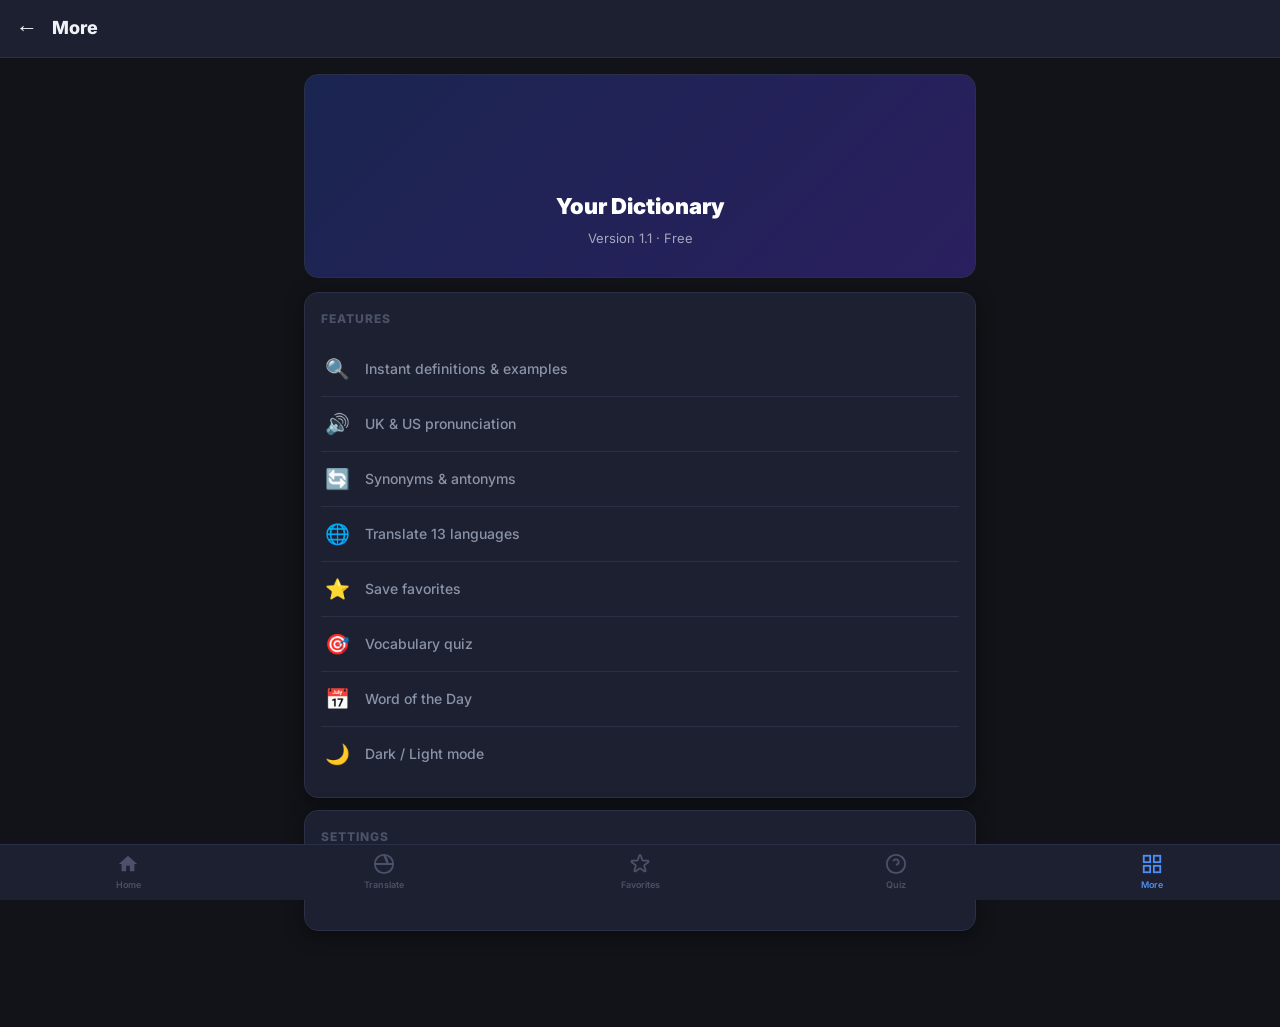
==== commit dee575c9: "Add files via upload" ====
--- a/app/src/main/assets/www/about.html
+++ b/app/src/main/assets/www/about.html
@@ -7,41 +7,51 @@
 <link rel="stylesheet" href="style.css">
 <link href="https://fonts.googleapis.com/css2?family=Inter:wght@400;500;600;700;800;900&display=swap" rel="stylesheet">
 </head>
-<body><script>document.body.className=localStorage.getItem('yd_theme')||'light';</script>
-<div class="page-bar">
+<body><script>document.body.className=localStorage.getItem('yd_t')||'dark';</script>
+<div class="page-top">
   <button class="page-back" onclick="location.href='index.html'">←</button>
-  <span class="page-ttl">About</span>
+  <span class="page-ttl">More</span>
 </div>
 <div class="page-wrap">
   <div class="about-hero">
-    <div class="about-icon">
-      <svg viewBox="0 0 40 40" width="44" height="44"><defs><linearGradient id="ag" x1="0%" y1="0%" x2="100%" y2="100%"><stop offset="0%" style="stop-color:#ff6eb4"/><stop offset="50%" style="stop-color:#7c3aed"/><stop offset="100%" style="stop-color:#2563eb"/></linearGradient></defs><rect width="40" height="40" rx="10" fill="url(#ag)"/><g fill="none" stroke="white" stroke-linecap="round"><line x1="20" y1="28" x2="8" y2="28" stroke-width="2.2"/><line x1="20" y1="28" x2="32" y2="28" stroke-width="2.2"/><line x1="20" y1="28" x2="20" y2="16" stroke-width="1.8"/><path d="M8 28 Q10 18 20 16" stroke-width="1.8"/><path d="M10 25 Q12 17 20 16" stroke-width="1.4" opacity="0.8"/><path d="M32 28 Q30 18 20 16" stroke-width="1.8"/><path d="M30 25 Q28 17 20 16" stroke-width="1.4" opacity="0.8"/></g></svg>
-    </div>
-    <div class="about-name">Your Dictionary</div>
-    <div class="about-v">Version 1.1 · Free Forever</div>
+    <div class="ab-logo"><img src="logo.png" alt="Your Dictionary" onerror="this.style.display='none'"></div>
+    <div class="ab-name">Your Dictionary</div>
+    <div class="ab-ver">Version 1.1 · Free</div>
   </div>
   <div class="card">
-    <div class="card-title">Features</div>
-    <div class="feat-row"><div class="feat-ic">🔍</div><div class="feat-txt">Instant definitions, examples & usage</div></div>
-    <div class="feat-row"><div class="feat-ic">🔊</div><div class="feat-txt">UK & US audio pronunciation</div></div>
-    <div class="feat-row"><div class="feat-ic">🔄</div><div class="feat-txt">Synonyms & antonyms</div></div>
-    <div class="feat-row"><div class="feat-ic">🌐</div><div class="feat-txt">Translate between 13 languages</div></div>
-    <div class="feat-row"><div class="feat-ic">❤️</div><div class="feat-txt">Save favorite words</div></div>
-    <div class="feat-row"><div class="feat-ic">🎯</div><div class="feat-txt">Vocabulary quiz game</div></div>
-    <div class="feat-row"><div class="feat-ic">📅</div><div class="feat-txt">Word of the Day</div></div>
-    <div class="feat-row"><div class="feat-ic">🌙</div><div class="feat-txt">Dark mode</div></div>
+    <div class="card-ttl">Features</div>
+    <div class="feat-row"><div class="feat-ic">🔍</div><div class="feat-desc">Instant definitions & examples</div></div>
+    <div class="feat-row"><div class="feat-ic">🔊</div><div class="feat-desc">UK & US pronunciation</div></div>
+    <div class="feat-row"><div class="feat-ic">🔄</div><div class="feat-desc">Synonyms & antonyms</div></div>
+    <div class="feat-row"><div class="feat-ic">🌐</div><div class="feat-desc">Translate 13 languages</div></div>
+    <div class="feat-row"><div class="feat-ic">⭐</div><div class="feat-desc">Save favorites</div></div>
+    <div class="feat-row"><div class="feat-ic">🎯</div><div class="feat-desc">Vocabulary quiz</div></div>
+    <div class="feat-row"><div class="feat-ic">📅</div><div class="feat-desc">Word of the Day</div></div>
+    <div class="feat-row"><div class="feat-ic">🌙</div><div class="feat-desc">Dark / Light mode</div></div>
   </div>
   <div class="card">
-    <div class="card-title">Data Sources</div>
-    <div class="feat-row"><div class="feat-ic">📖</div><div class="feat-txt">Free Dictionary API</div></div>
-    <div class="feat-row"><div class="feat-ic">🌐</div><div class="feat-txt">MyMemory Translation API</div></div>
+    <div class="card-ttl">Settings</div>
+    <div class="feat-row" style="cursor:pointer" onclick="toggleThemeHere()">
+      <div class="feat-ic">🌙</div>
+      <div class="feat-desc">Dark / Light mode</div>
+      <div style="margin-left:auto;font-size:13px;color:var(--primary);font-weight:700" id="themeLabel"></div>
+    </div>
   </div>
 </div>
-<nav class="bottom-nav">
-  <a class="bn" href="index.html"><svg viewBox="0 0 24 24" fill="currentColor" width="22"><path d="M10 20v-6h4v6h5v-8h3L12 3 2 12h3v8z"/></svg><span>Home</span></a>
-  <a class="bn" href="translate.html"><svg viewBox="0 0 24 24" fill="none" stroke="currentColor" stroke-width="2" width="22"><circle cx="12" cy="12" r="10"/><path d="M2 12h20M12 2a15.3 15.3 0 0 1 4 10 15.3 15.3 0 0 1-4 10z"/></svg><span>Translate</span></a>
-  <a class="bn" href="favorites.html"><svg viewBox="0 0 24 24" fill="none" stroke="currentColor" stroke-width="2" width="22"><path d="M20.84 4.61a5.5 5.5 0 0 0-7.78 0L12 5.67l-1.06-1.06a5.5 5.5 0 0 0-7.78 7.78l1.06 1.06L12 21.23l7.78-7.78 1.06-1.06a5.5 5.5 0 0 0 0-7.78z"/></svg><span>Favorites</span></a>
-  <a class="bn" href="quiz.html"><svg viewBox="0 0 24 24" fill="none" stroke="currentColor" stroke-width="2" width="22"><circle cx="12" cy="12" r="10"/><path d="M9.09 9a3 3 0 0 1 5.83 1c0 2-3 3-3 3"/><line x1="12" y1="17" x2="12.01" y2="17"/></svg><span>Quiz</span></a>
-  <a class="bn active" href="about.html"><svg viewBox="0 0 24 24" fill="none" stroke="currentColor" stroke-width="2" width="22"><circle cx="12" cy="12" r="10"/><line x1="12" y1="8" x2="12" y2="12"/><line x1="12" y1="16" x2="12.01" y2="16"/></svg><span>About</span></a>
+<nav class="bnav">
+  <a class="bni" href="index.html"><svg viewBox="0 0 24 24" fill="currentColor" width="22"><path d="M10 20v-6h4v6h5v-8h3L12 3 2 12h3v8z"/></svg><span>Home</span></a>
+  <a class="bni" href="translate.html"><svg viewBox="0 0 24 24" fill="none" stroke="currentColor" stroke-width="2" width="22"><circle cx="12" cy="12" r="10"/><path d="M2 12h20M12 2a15.3 15.3 0 0 1 4 10z"/></svg><span>Translate</span></a>
+  <a class="bni" href="favorites.html"><svg viewBox="0 0 24 24" fill="none" stroke="currentColor" stroke-width="2" width="22"><path d="M11.049 2.927c.3-.921 1.603-.921 1.902 0l1.519 4.674a1 1 0 0 0 .95.69h4.915c.969 0 1.371 1.24.588 1.81l-3.976 2.888a1 1 0 0 0-.363 1.118l1.518 4.674c.3.922-.755 1.688-1.538 1.118l-3.976-2.888a1 1 0 0 0-1.176 0l-3.976 2.888c-.783.57-1.838-.197-1.538-1.118l1.518-4.674a1 1 0 0 0-.363-1.118l-3.976-2.888c-.784-.57-.38-1.81.588-1.81h4.914a1 1 0 0 0 .951-.69l1.519-4.674z"/></svg><span>Favorites</span></a>
+  <a class="bni" href="quiz.html"><svg viewBox="0 0 24 24" fill="none" stroke="currentColor" stroke-width="2" width="22"><circle cx="12" cy="12" r="10"/><path d="M9.09 9a3 3 0 0 1 5.83 1c0 2-3 3-3 3"/><line x1="12" y1="17" x2="12.01" y2="17"/></svg><span>Quiz</span></a>
+  <a class="bni active" href="about.html"><svg viewBox="0 0 24 24" fill="none" stroke="currentColor" stroke-width="2" width="22"><rect x="3" y="3" width="7" height="7"/><rect x="14" y="3" width="7" height="7"/><rect x="14" y="14" width="7" height="7"/><rect x="3" y="14" width="7" height="7"/></svg><span>More</span></a>
 </nav>
+<script>
+const lbl=document.getElementById('themeLabel');
+function updateLbl(){if(lbl)lbl.textContent=document.body.className==='dark'?'Dark':'Light';}
+updateLbl();
+function toggleThemeHere(){
+  const t=document.body.className==='dark'?'light':'dark';
+  document.body.className=t;localStorage.setItem('yd_t',t);updateLbl();
+}
+</script>
 </body></html>
--- a/app/src/main/assets/www/style.css
+++ b/app/src/main/assets/www/style.css
@@ -1,193 +1,223 @@
 *,*::before,*::after{box-sizing:border-box;margin:0;padding:0}
 
 :root{
-  --grad-start:#ff6eb4;
-  --grad-mid:#7c3aed;
-  --grad-end:#2563eb;
-  --primary:#2563eb;
-  --primary-dark:#1d4ed8;
-  --accent:#7c3aed;
-  --bg:#f3f4f8;
+  --bg:#111318;
+  --surface:#1c2030;
+  --surface2:#252b3b;
+  --surface3:#2e3548;
+  --primary:#4f8ef7;
+  --primary2:#7c6af7;
+  --accent:#ff6eb4;
+  --text:#f0f2f8;
+  --text2:#8b93a8;
+  --text3:#4a5168;
+  --border:#2a3045;
+  --green:#3dd68c;
+  --red:#f75555;
+  --r:14px;
+  --shadow:0 4px 20px rgba(0,0,0,0.4);
+}
+body.light{
+  --bg:#f0f2f8;
   --surface:#ffffff;
-  --surface2:#f0f2f8;
-  --text:#0f172a;
-  --text2:#4b5563;
-  --text3:#9ca3af;
-  --border:#e5e7eb;
-  --r:14px;
-  --shadow:0 2px 12px rgba(37,99,235,0.08);
+  --surface2:#f5f6fb;
+  --surface3:#ebedf5;
+  --text:#0d1117;
+  --text2:#5a6282;
+  --text3:#a0a8c0;
+  --border:#e0e4f0;
+  --shadow:0 4px 20px rgba(0,0,0,0.08);
 }
-body.dark{
-  --bg:#0d1117;
-  --surface:#161b22;
-  --surface2:#1c2333;
-  --text:#e6edf3;
-  --text2:#8b949e;
-  --text3:#484f58;
-  --border:#30363d;
-  --shadow:0 2px 12px rgba(0,0,0,0.3);
-}
 
 body{font-family:'Inter',sans-serif;background:var(--bg);color:var(--text);line-height:1.6;padding-bottom:68px;min-height:100vh;transition:background .2s,color .2s;-webkit-tap-highlight-color:transparent}
 
-/* TOPBAR */
-.topbar{background:linear-gradient(135deg,var(--grad-start),var(--grad-mid),var(--grad-end));padding:12px 16px;display:flex;align-items:center;justify-content:space-between;position:sticky;top:0;z-index:100}
-.logo-row{display:flex;align-items:center;gap:10px}
-.logo-text-wrap{display:flex;flex-direction:column;line-height:1.1}
-.logo-main{color:white;font-size:15px;font-weight:600;opacity:.9}
-.logo-main.bold{font-size:18px;font-weight:900;opacity:1}
-.theme-btn{background:rgba(255,255,255,.2);border:none;border-radius:8px;width:34px;height:34px;cursor:pointer;font-size:16px;color:white}
-
-/* SEARCH HERO */
-.search-hero{background:linear-gradient(135deg,var(--grad-start),var(--grad-mid),var(--grad-end));padding:0 14px 18px;position:sticky;top:62px;z-index:99}
-.search-inner{max-width:700px;margin:0 auto}
-.search-box{display:flex;align-items:center;gap:8px;background:var(--surface);border-radius:50px;padding:10px 10px 10px 16px;box-shadow:0 6px 24px rgba(0,0,0,.15)}
-.s-ic{width:18px;height:18px;color:var(--text3);flex-shrink:0}
-.search-box input{flex:1;border:none;outline:none;font-size:16px;font-family:inherit;background:transparent;color:var(--text)}
-.search-box input::placeholder{color:var(--text3)}
-.s-clear{background:none;border:none;color:var(--text3);cursor:pointer;font-size:13px;padding:2px 6px}
-.s-go{background:linear-gradient(135deg,var(--grad-mid),var(--grad-end));color:#fff;border:none;border-radius:40px;padding:9px 20px;font-size:14px;font-weight:700;cursor:pointer;font-family:inherit;white-space:nowrap}
+/* TOP BAR */
+.top-bar{padding:16px 16px 12px;display:flex;align-items:center;justify-content:space-between}
+.app-title{font-size:22px;font-weight:900;color:var(--text)}
+.top-actions{display:flex;gap:8px}
+.icon-btn{background:var(--surface2);border:none;border-radius:10px;width:36px;height:36px;cursor:pointer;font-size:16px;display:flex;align-items:center;justify-content:center;color:var(--text)}
+
+/* MAIN CARD */
+.main-card{margin:0 14px 4px;background:var(--surface);border-radius:16px;padding:14px;border:2px solid var(--primary);box-shadow:0 0 24px rgba(79,142,247,.15)}
+.lang-row{display:flex;align-items:center;justify-content:space-between;margin-bottom:12px;gap:8px}
+.lang-pill{flex:1;display:flex;align-items:center;gap:6px;background:var(--surface2);border:none;border-radius:50px;padding:8px 14px;cursor:pointer;font-family:inherit;font-size:14px;font-weight:700;color:var(--text);justify-content:center}
+.lang-pill .arrow{color:var(--text3);font-size:11px}
+.active-lang{color:var(--primary)}
+.swap-circle{background:var(--surface3);border:none;border-radius:50%;width:34px;height:34px;cursor:pointer;font-size:16px;color:var(--primary);flex-shrink:0;display:flex;align-items:center;justify-content:center}
+.input-row{display:flex;align-items:center;gap:10px;margin-bottom:10px}
+.input-row input{flex:1;background:transparent;border:none;outline:none;font-size:18px;font-family:inherit;color:var(--text);caret-color:var(--primary)}
+.input-row input::placeholder{color:var(--text3)}
+.mic-btn{background:none;border:none;cursor:pointer;font-size:20px;padding:4px}
+.input-actions{display:flex;align-items:center;gap:10px;padding-top:10px;border-top:1px solid var(--border)}
+.action-link{background:var(--surface2);border:none;border-radius:50px;padding:7px 16px;font-size:13px;font-weight:700;cursor:pointer;font-family:inherit;color:var(--primary)}
+.clear-x{background:none;border:none;color:var(--text3);cursor:pointer;font-size:16px;margin-left:auto}
 
 /* SUGGESTIONS */
-.sugg-box{display:none;background:var(--surface);border-radius:12px;margin-top:6px;overflow:hidden;box-shadow:var(--shadow)}
-.sugg-item{display:flex;align-items:center;gap:10px;padding:12px 16px;cursor:pointer;font-size:14px;color:var(--text);border-bottom:1px solid var(--border)}
+.sugg-list{margin:4px 14px 0;background:var(--surface);border-radius:12px;overflow:hidden;border:1px solid var(--border)}
+.sugg-item{display:flex;align-items:center;gap:10px;padding:12px 16px;cursor:pointer;border-bottom:1px solid var(--border);font-size:14px;color:var(--text)}
 .sugg-item:last-child{border-bottom:none}
 .sugg-item:active{background:var(--surface2)}
-.sugg-icon{color:var(--text3);font-size:12px}
-
-/* SECTIONS */
-.section{padding:16px 14px 0;max-width:700px;margin:0 auto}
-.sec-title{font-size:14px;font-weight:800;color:var(--text);margin-bottom:12px}
-.sec-row{display:flex;justify-content:space-between;align-items:center;margin-bottom:12px}
-.link-btn{background:none;border:none;color:var(--primary);font-size:13px;font-weight:600;cursor:pointer;font-family:inherit}
-
-/* WOD */
-.wod-card{background:linear-gradient(135deg,var(--grad-start) 0%,var(--grad-mid) 50%,var(--grad-end) 100%);border-radius:var(--r);padding:20px;color:#fff;box-shadow:0 4px 20px rgba(124,58,237,.3)}
-.wod-badge{display:inline-block;background:rgba(255,255,255,.2);border-radius:50px;padding:3px 12px;font-size:11px;font-weight:700;text-transform:uppercase;letter-spacing:1px;margin-bottom:10px}
-.wod-word{font-size:28px;font-weight:900;margin-bottom:4px}
-.wod-ph{font-size:13px;color:rgba(255,255,255,.7);margin-bottom:8px}
-.wod-pos{display:inline-block;background:rgba(255,255,255,.15);border-radius:6px;padding:2px 10px;font-size:12px;font-weight:600;font-style:italic;margin-bottom:10px}
-.wod-def{font-size:15px;line-height:1.65;margin-bottom:8px;color:rgba(255,255,255,.93)}
-.wod-ex{font-size:13px;color:rgba(255,255,255,.65);font-style:italic;margin-bottom:16px}
-.wod-btn{background:rgba(255,255,255,.2);color:#fff;border:1px solid rgba(255,255,255,.3);border-radius:50px;padding:9px 20px;font-size:14px;font-weight:700;cursor:pointer;font-family:inherit}
-
-/* CHIPS */
-.chip-row{display:flex;flex-wrap:wrap;gap:8px;padding-bottom:4px}
-.chip{background:var(--surface);border:1px solid var(--border);border-radius:50px;padding:7px 14px;font-size:13px;cursor:pointer;font-family:inherit;color:var(--text);font-weight:500}
-.chip:active{background:rgba(37,99,235,.1);border-color:var(--primary);color:var(--primary)}
-
-/* TOPICS */
-.topic-grid{display:grid;grid-template-columns:repeat(3,1fr);gap:10px;padding-bottom:4px}
-.topic-card{background:var(--surface);border-radius:var(--r);padding:14px 8px;text-align:center;cursor:pointer;box-shadow:var(--shadow);display:flex;flex-direction:column;align-items:center;gap:6px;border:1px solid var(--border)}
-.topic-card:active{border-color:var(--primary);background:rgba(37,99,235,.05)}
-.topic-card span{font-size:26px}
-.topic-card b{font-size:11px;font-weight:700;color:var(--text2)}
-
-/* RESULT */
-.result-container{padding:0 14px 16px;max-width:700px;margin:0 auto}
-.back-btn{display:flex;align-items:center;gap:6px;background:none;border:none;color:var(--primary);font-size:15px;font-weight:700;cursor:pointer;font-family:inherit;padding:14px 0 10px}
-.result-top{background:var(--surface);border-radius:var(--r);padding:18px;margin-bottom:10px;box-shadow:var(--shadow)}
-.rw-row{display:flex;align-items:flex-start;justify-content:space-between;gap:12px;margin-bottom:10px}
-.rword{font-size:30px;font-weight:900;color:var(--text)}
-.r-actions{display:flex;gap:8px;flex-shrink:0;padding-top:4px}
-.r-action{width:36px;height:36px;border-radius:50%;border:1px solid var(--border);background:var(--surface2);cursor:pointer;display:flex;align-items:center;justify-content:center;font-size:17px}
-.r-action.active{background:#fff0f6;border-color:#f43f5e}
-.ph-row{display:flex;flex-wrap:wrap;gap:8px}
-.ph-item{display:flex;align-items:center;gap:6px;cursor:pointer;background:var(--surface2);border-radius:50px;padding:5px 12px;border:1px solid var(--border)}
-.ph-flag{font-size:14px}
-.ph-label{font-size:11px;font-weight:800;color:var(--primary);text-transform:uppercase}
-.ph-text{font-size:13px;color:var(--text2)}
-.ph-sound{font-size:13px;color:#f43f5e}
-
-.meaning-card{background:var(--surface);border-radius:var(--r);padding:16px;margin-bottom:10px;box-shadow:var(--shadow)}
-.m-pos{display:inline-block;background:linear-gradient(135deg,rgba(124,58,237,.12),rgba(37,99,235,.12));color:var(--primary);border-radius:6px;padding:3px 12px;font-size:11px;font-weight:800;text-transform:uppercase;letter-spacing:1px;margin-bottom:14px}
-.def-row{margin-bottom:13px;padding-bottom:13px;border-bottom:1px solid var(--border)}
-.def-row:last-of-type{border-bottom:none;margin-bottom:0;padding-bottom:0}
-.def-n{font-size:11px;font-weight:700;color:var(--accent);margin-bottom:3px}
-.def-t{font-size:15px;line-height:1.65;color:var(--text)}
-.def-e{font-size:13px;color:var(--text2);font-style:italic;margin-top:5px;line-height:1.5}
-
-.tags-card{background:var(--surface);border-radius:var(--r);padding:14px 16px;margin-bottom:10px;box-shadow:var(--shadow)}
+.sugg-ic{color:var(--text3);font-size:12px}
+
+/* RESULT AREA */
+#resultArea{margin:12px 14px 0}
+.result-tabs{display:flex;background:var(--surface);border-radius:12px;padding:4px;margin-bottom:10px;gap:4px}
+.rtab{flex:1;background:transparent;border:none;border-radius:9px;padding:10px;font-size:14px;font-weight:700;cursor:pointer;font-family:inherit;color:var(--text2);transition:all .2s}
+.rtab.active{background:var(--primary);color:#fff}
+
+/* DICT RESULT */
+.dict-header{background:var(--surface);border-radius:var(--r);padding:16px;margin-bottom:8px;box-shadow:var(--shadow)}
+.dict-word-row{display:flex;align-items:flex-start;justify-content:space-between;gap:12px;margin-bottom:10px}
+.dict-word{font-size:28px;font-weight:900;color:var(--text)}
+.dict-acts{display:flex;gap:8px;flex-shrink:0}
+.dact{width:36px;height:36px;border-radius:50%;background:var(--surface2);border:1px solid var(--border);cursor:pointer;display:flex;align-items:center;justify-content:center;font-size:16px}
+.dact.fav-on{background:rgba(255,110,180,.15);border-color:var(--accent)}
+.ph-chips{display:flex;flex-wrap:wrap;gap:8px}
+.ph-chip{display:flex;align-items:center;gap:6px;background:var(--surface2);border-radius:50px;padding:5px 12px;border:1px solid var(--border);cursor:pointer}
+.ph-cc{font-size:14px}
+.ph-lbl{font-size:11px;font-weight:800;color:var(--primary);text-transform:uppercase}
+.ph-ipa{font-size:13px;color:var(--text2)}
+.ph-play{font-size:12px;color:var(--red)}
+
+.meaning-card{background:var(--surface);border-radius:var(--r);padding:14px 16px;margin-bottom:8px;box-shadow:var(--shadow)}
+.mpos{display:inline-block;background:rgba(79,142,247,.15);color:var(--primary);border-radius:6px;padding:3px 12px;font-size:11px;font-weight:800;text-transform:uppercase;letter-spacing:1px;margin-bottom:12px}
+.def-item{margin-bottom:12px;padding-bottom:12px;border-bottom:1px solid var(--border)}
+.def-item:last-of-type{border-bottom:none;margin-bottom:0;padding-bottom:0}
+.def-num{font-size:11px;font-weight:700;color:var(--primary2);margin-bottom:3px}
+.def-txt{font-size:15px;line-height:1.65;color:var(--text)}
+.def-ex{font-size:13px;color:var(--text2);font-style:italic;margin-top:5px;line-height:1.5;padding-left:10px;border-left:2px solid var(--border)}
+
+.tags-card{background:var(--surface);border-radius:var(--r);padding:12px 16px;margin-bottom:8px;box-shadow:var(--shadow)}
 .tags-lbl{font-size:11px;font-weight:800;color:var(--text3);text-transform:uppercase;letter-spacing:1px;margin-bottom:10px}
 .tags-row{display:flex;flex-wrap:wrap;gap:8px}
 .wtag{background:var(--surface2);border:1px solid var(--border);border-radius:50px;padding:5px 13px;font-size:13px;font-weight:500;cursor:pointer;color:var(--text)}
-.wtag:active{background:rgba(37,99,235,.1);border-color:var(--primary);color:var(--primary)}
-.wtag.ant:active{background:rgba(244,63,94,.1);border-color:#f43f5e;color:#f43f5e}
+.wtag:active{background:rgba(79,142,247,.15);border-color:var(--primary);color:var(--primary)}
+
+/* TRANS RESULT */
+.trans-card{background:var(--surface);border-radius:var(--r);padding:16px;box-shadow:var(--shadow)}
+.trans-lbl{font-size:11px;font-weight:800;color:var(--text3);text-transform:uppercase;letter-spacing:1px;margin-bottom:10px}
+.trans-txt{font-size:20px;line-height:1.6;color:var(--text);font-weight:600}
+.trans-acts{display:flex;gap:8px;margin-top:12px;padding-top:12px;border-top:1px solid var(--border)}
+.trans-acts button{background:var(--surface2);border:1px solid var(--border);border-radius:50px;padding:7px 16px;font-size:12px;font-weight:700;cursor:pointer;font-family:inherit;color:var(--text2)}
+
+/* HOME */
+#homeContent{padding:12px 14px 0}
+
+.features-grid{display:grid;grid-template-columns:1fr 1fr;gap:10px;margin-bottom:14px}
+.feat-big{background:linear-gradient(135deg,#ff6eb4,#7c6af7);border-radius:var(--r);padding:20px;cursor:pointer;display:flex;flex-direction:column;align-items:center;justify-content:center;gap:8px;box-shadow:0 4px 20px rgba(124,106,247,.3)}
+.feat-big .feat-icon{font-size:32px}
+.feat-big .feat-lbl{font-size:15px;font-weight:800;color:#fff}
+.feat-col{display:flex;flex-direction:column;gap:10px}
+.feat-small{background:var(--surface);border-radius:var(--r);padding:14px;cursor:pointer;display:flex;align-items:center;gap:10px;font-size:14px;font-weight:700;color:var(--text);border:1px solid var(--border)}
+.feat-small span:first-child{font-size:20px}
+
+.section-block{margin-bottom:16px}
+.sec-hdr{display:flex;align-items:center;justify-content:space-between;margin-bottom:10px}
+.sec-ttl{font-size:15px;font-weight:800;color:var(--text)}
+.sec-action{background:none;border:none;color:var(--primary);font-size:13px;font-weight:600;cursor:pointer;font-family:inherit}
+
+/* WOD */
+.wod-card{background:linear-gradient(135deg,#1a2550,#2a1f5f);border-radius:var(--r);padding:18px;border:1px solid var(--border)}
+.wod-badge{display:inline-flex;align-items:center;gap:6px;background:rgba(79,142,247,.2);border-radius:50px;padding:3px 12px;font-size:11px;font-weight:700;color:var(--primary);text-transform:uppercase;letter-spacing:1px;margin-bottom:10px}
+.wod-word{font-size:26px;font-weight:900;color:#fff;margin-bottom:4px}
+.wod-ph{font-size:13px;color:rgba(255,255,255,.6);margin-bottom:6px}
+.wod-pos{display:inline-block;background:rgba(255,255,255,.1);border-radius:6px;padding:2px 10px;font-size:12px;font-style:italic;color:rgba(255,255,255,.8);margin-bottom:10px}
+.wod-def{font-size:15px;line-height:1.65;color:rgba(255,255,255,.85);margin-bottom:8px}
+.wod-ex{font-size:13px;color:rgba(255,255,255,.55);font-style:italic;margin-bottom:14px;padding-left:10px;border-left:2px solid rgba(255,255,255,.2)}
+.wod-btn{background:var(--primary);color:#fff;border:none;border-radius:50px;padding:9px 20px;font-size:14px;font-weight:700;cursor:pointer;font-family:inherit}
+
+/* CHIPS */
+.chip-wrap{display:flex;flex-wrap:wrap;gap:8px}
+.chip{background:var(--surface);border:1px solid var(--border);border-radius:50px;padding:7px 14px;font-size:13px;cursor:pointer;font-family:inherit;color:var(--text);font-weight:500}
+.chip:active{background:rgba(79,142,247,.15);border-color:var(--primary);color:var(--primary)}
+
+/* CATEGORIES */
+.cat-grid{display:grid;grid-template-columns:repeat(3,1fr);gap:8px}
+.cat-tile{background:var(--surface);border-radius:var(--r);padding:14px 8px;text-align:center;cursor:pointer;display:flex;flex-direction:column;align-items:center;gap:6px;border:1px solid var(--border)}
+.cat-tile:active{border-color:var(--primary);background:rgba(79,142,247,.08)}
+.cat-tile span{font-size:24px}
+.cat-tile b{font-size:11px;font-weight:700;color:var(--text2)}
+
+/* LANG MODAL */
+.modal-overlay{position:fixed;inset:0;background:rgba(0,0,0,.6);z-index:500;display:flex;align-items:flex-end}
+.modal-sheet{background:var(--surface);border-radius:20px 20px 0 0;width:100%;padding:20px 0;max-height:60vh;overflow-y:auto}
+.modal-hdr{font-size:16px;font-weight:800;color:var(--text);padding:0 20px 14px;border-bottom:1px solid var(--border);margin-bottom:8px}
+.lang-option{display:flex;align-items:center;gap:12px;padding:13px 20px;cursor:pointer;font-size:15px;font-weight:600;color:var(--text)}
+.lang-option:active{background:var(--surface2)}
+.lang-option.selected{color:var(--primary)}
+
+/* LOADING */
+.loading-c{display:flex;justify-content:center;padding:24px}
+.spin{width:28px;height:28px;border:3px solid var(--border);border-top-color:var(--primary);border-radius:50%;animation:spin .8s linear infinite}
+.spin.white{border-color:rgba(255,255,255,.2);border-top-color:#fff}
+@keyframes spin{to{transform:rotate(360deg)}}
 
 /* BUTTONS */
-.btn-grad{background:linear-gradient(135deg,var(--grad-mid),var(--grad-end));color:#fff;border:none;border-radius:50px;padding:13px 28px;font-size:15px;font-weight:700;cursor:pointer;font-family:inherit;width:100%}
-.btn-outline{background:transparent;color:var(--primary);border:2px solid var(--primary);border-radius:50px;padding:10px 22px;font-size:14px;font-weight:700;cursor:pointer;font-family:inherit}
-
-/* LOADING */
-.center-spin{display:flex;justify-content:center;padding:30px}
-.spin{width:30px;height:30px;border:3px solid rgba(255,255,255,.25);border-top-color:#fff;border-radius:50%;animation:spin .8s linear infinite}
-.spin.dark{border-color:var(--border);border-top-color:var(--primary)}
-@keyframes spin{to{transform:rotate(360deg)}}
+.btn-primary{background:var(--primary);color:#fff;border:none;border-radius:50px;padding:13px 28px;font-size:15px;font-weight:700;cursor:pointer;font-family:inherit;width:100%}
 
 /* ERROR */
-.err-box{background:var(--surface);border-radius:var(--r);padding:40px 20px;text-align:center;box-shadow:var(--shadow);margin:16px 0}
-.err-box .ico{font-size:48px;margin-bottom:12px}
-.err-box h3{font-size:18px;font-weight:800;margin-bottom:8px}
-.err-box p{color:var(--text2);font-size:14px;margin-bottom:20px}
+.err-card{background:var(--surface);border-radius:var(--r);padding:36px 20px;text-align:center}
+.err-ico{font-size:44px;margin-bottom:12px}
+.err-card h3{font-size:17px;font-weight:800;margin-bottom:8px}
+.err-card p{color:var(--text2);font-size:14px;margin-bottom:20px}
 
 /* BOTTOM NAV */
-.bottom-nav{position:fixed;bottom:0;left:0;right:0;z-index:200;background:var(--surface);border-top:1px solid var(--border);display:flex;box-shadow:0 -2px 10px rgba(0,0,0,.06)}
-.bn{flex:1;display:flex;flex-direction:column;align-items:center;justify-content:center;padding:8px 4px;text-decoration:none;color:var(--text3);font-size:9px;font-weight:600;gap:3px;transition:color .15s}
-.bn.active{color:var(--primary)}
-.bn svg{transition:color .15s}
-
-/* PAGE TOPBAR */
-.page-bar{background:linear-gradient(135deg,var(--grad-start),var(--grad-mid),var(--grad-end));display:flex;align-items:center;gap:14px;padding:14px 16px;position:sticky;top:0;z-index:100}
-.page-back{background:none;border:none;color:#fff;cursor:pointer;font-size:22px;padding:0;line-height:1;font-weight:300}
-.page-ttl{color:#fff;font-size:18px;font-weight:800}
-
-/* PAGE CONTENT */
+.bnav{position:fixed;bottom:0;left:0;right:0;z-index:200;background:var(--surface);border-top:1px solid var(--border);display:flex}
+.bni{flex:1;display:flex;flex-direction:column;align-items:center;justify-content:center;padding:8px 4px;text-decoration:none;color:var(--text3);font-size:9px;font-weight:600;gap:3px;transition:color .15s}
+.bni.active{color:var(--primary)}
+
+/* PAGE TOP */
+.page-top{background:var(--surface);border-bottom:1px solid var(--border);display:flex;align-items:center;gap:14px;padding:14px 16px;position:sticky;top:0;z-index:100}
+.page-back{background:none;border:none;color:var(--text);cursor:pointer;font-size:22px;padding:0;line-height:1}
+.page-ttl{font-size:18px;font-weight:800;color:var(--text)}
 .page-wrap{padding:16px 14px;max-width:700px;margin:0 auto}
 
-/* CARDS */
-.card{background:var(--surface);border-radius:var(--r);padding:16px;box-shadow:var(--shadow);margin-bottom:12px}
-.card-title{font-size:13px;font-weight:800;color:var(--text);margin-bottom:14px;text-transform:uppercase;letter-spacing:.5px}
-
-/* LANG BAR */
-.lang-bar{display:flex;align-items:center;gap:10px;margin-bottom:12px}
+/* CARD */
+.card{background:var(--surface);border-radius:var(--r);padding:16px;box-shadow:var(--shadow);margin-bottom:12px;border:1px solid var(--border)}
+.card-ttl{font-size:12px;font-weight:800;color:var(--text3);text-transform:uppercase;letter-spacing:1px;margin-bottom:14px}
+
+/* TRANSLATE PAGE */
+.tlang-bar{display:flex;align-items:center;gap:10px;margin-bottom:12px}
 select{flex:1;background:var(--surface2);border:1px solid var(--border);border-radius:10px;padding:11px 12px;font-family:inherit;font-size:14px;font-weight:700;color:var(--text);cursor:pointer}
-.swap-btn{background:linear-gradient(135deg,var(--grad-mid),var(--grad-end));border:none;border-radius:50%;width:38px;height:38px;cursor:pointer;font-size:18px;color:#fff;display:flex;align-items:center;justify-content:center;flex-shrink:0}
+.tswap{background:rgba(79,142,247,.15);border:none;border-radius:50%;width:40px;height:40px;cursor:pointer;font-size:18px;color:var(--primary);display:flex;align-items:center;justify-content:center;flex-shrink:0}
 textarea{width:100%;min-height:110px;border:none;outline:none;font-family:inherit;font-size:16px;resize:none;background:transparent;color:var(--text);line-height:1.6}
 textarea::placeholder{color:var(--text3)}
-.card-actions{display:flex;justify-content:flex-end;gap:8px;margin-top:10px;padding-top:10px;border-top:1px solid var(--border)}
-.card-actions button{background:none;border:none;color:var(--text3);cursor:pointer;font-size:13px;font-weight:600;font-family:inherit}
-.result-lbl{font-size:11px;font-weight:800;color:var(--text3);text-transform:uppercase;letter-spacing:1px;margin-bottom:8px}
-.result-txt{font-size:17px;line-height:1.7;color:var(--text)}
-.result-acts{display:flex;gap:8px;margin-top:12px;padding-top:12px;border-top:1px solid var(--border)}
-.result-acts button{background:var(--surface2);border:1px solid var(--border);border-radius:50px;padding:7px 16px;font-size:12px;font-weight:700;cursor:pointer;font-family:inherit;color:var(--text2)}
+.cact{display:flex;justify-content:flex-end;gap:8px;margin-top:8px;padding-top:8px;border-top:1px solid var(--border)}
+.cact button{background:none;border:none;color:var(--text3);cursor:pointer;font-size:13px;font-weight:600;font-family:inherit}
+.r-lbl{font-size:11px;font-weight:800;color:var(--text3);text-transform:uppercase;letter-spacing:1px;margin-bottom:8px}
+.r-txt{font-size:18px;line-height:1.7;color:var(--text);font-weight:600}
+.r-acts{display:flex;gap:8px;margin-top:12px;padding-top:12px;border-top:1px solid var(--border)}
+.r-acts button{background:var(--surface2);border:1px solid var(--border);border-radius:50px;padding:7px 16px;font-size:12px;font-weight:700;cursor:pointer;font-family:inherit;color:var(--text2)}
 
 /* FAV */
-.fav-item{background:var(--surface);border-radius:var(--r);padding:14px 16px;display:flex;align-items:center;justify-content:space-between;box-shadow:var(--shadow);margin-bottom:10px;gap:12px}
-.fav-word{font-size:17px;font-weight:800;color:var(--text)}
+.fav-item{background:var(--surface);border-radius:var(--r);padding:14px 16px;display:flex;align-items:center;justify-content:space-between;margin-bottom:10px;border:1px solid var(--border);gap:12px}
+.fav-wd{font-size:17px;font-weight:800;color:var(--text)}
 .fav-btns{display:flex;gap:8px;flex-shrink:0}
 .sm-btn{padding:7px 14px;border-radius:50px;font-size:12px;font-weight:700;cursor:pointer;font-family:inherit;border:none}
 
 /* QUIZ */
-.quiz-hdr{margin-bottom:14px}
-.quiz-meta{display:flex;justify-content:space-between;margin-bottom:8px}
-.quiz-n{font-size:13px;font-weight:700;color:var(--text2)}
-.quiz-s{font-size:13px;font-weight:800;color:var(--primary)}
-.pbar{height:5px;background:var(--border);border-radius:3px;overflow:hidden}
-.pbar-fill{height:100%;background:linear-gradient(90deg,var(--grad-mid),var(--grad-end));border-radius:3px;transition:width .4s}
-.q-def{background:var(--surface2);border-radius:10px;padding:16px;margin-bottom:16px;font-style:italic;font-size:15px;line-height:1.65;color:var(--text)}
+.q-hdr{margin-bottom:14px}
+.q-meta{display:flex;justify-content:space-between;margin-bottom:8px}
+.q-n{font-size:13px;font-weight:700;color:var(--text2)}
+.q-s{font-size:13px;font-weight:800;color:var(--primary)}
+.pbar{height:4px;background:var(--border);border-radius:2px;overflow:hidden}
+.pbar-f{height:100%;background:linear-gradient(90deg,var(--primary),var(--primary2));border-radius:2px;transition:width .4s}
+.q-def-lbl{font-size:11px;font-weight:700;color:var(--text3);text-transform:uppercase;letter-spacing:1px;margin-bottom:8px}
+.q-def-txt{font-size:15px;line-height:1.65;color:var(--text);font-style:italic}
 .q-opts{display:flex;flex-direction:column;gap:10px}
 .q-opt{background:var(--surface);border:2px solid var(--border);border-radius:12px;padding:14px 16px;font-size:15px;font-weight:600;font-family:inherit;cursor:pointer;color:var(--text);text-align:left}
-.q-opt.ok{background:#f0fdf4;border-color:#22c55e;color:#166534}
-.q-opt.no{background:#fff5f5;border-color:#f43f5e;color:#9f1239}
+.q-opt.ok{background:rgba(61,214,140,.12);border-color:var(--green);color:var(--green)}
+.q-opt.no{background:rgba(247,85,85,.12);border-color:var(--red);color:var(--red)}
 
 /* ABOUT */
-.about-hero{background:linear-gradient(135deg,var(--grad-start),var(--grad-mid),var(--grad-end));border-radius:var(--r);padding:28px;text-align:center;color:#fff;margin-bottom:14px}
-.about-icon{width:68px;height:68px;background:rgba(255,255,255,.2);border-radius:18px;display:flex;align-items:center;justify-content:center;margin:0 auto 14px}
-.about-name{font-size:24px;font-weight:900}
-.about-v{font-size:13px;color:rgba(255,255,255,.7);margin-top:4px}
+.about-hero{background:linear-gradient(135deg,#1a2550 0%,#2a1f5f 100%);border-radius:var(--r);padding:28px;text-align:center;color:#fff;margin-bottom:14px;border:1px solid var(--border)}
+.ab-logo{width:72px;height:72px;border-radius:20px;margin:0 auto 14px;overflow:hidden}
+.ab-logo img{width:100%;height:100%;object-fit:cover}
+.ab-name{font-size:22px;font-weight:900}
+.ab-ver{font-size:13px;color:rgba(255,255,255,.6);margin-top:4px}
 .feat-row{display:flex;align-items:center;gap:12px;padding:11px 0;border-bottom:1px solid var(--border)}
 .feat-row:last-child{border-bottom:none}
 .feat-ic{font-size:20px;width:32px;text-align:center}
-.feat-txt{font-size:14px;color:var(--text2);font-weight:500}
-
-@media(max-width:360px){.topic-grid{grid-template-columns:repeat(2,1fr)}}
+.feat-desc{font-size:14px;color:var(--text2);font-weight:500}
+
+@media(max-width:360px){.cat-grid{grid-template-columns:repeat(2,1fr)}}
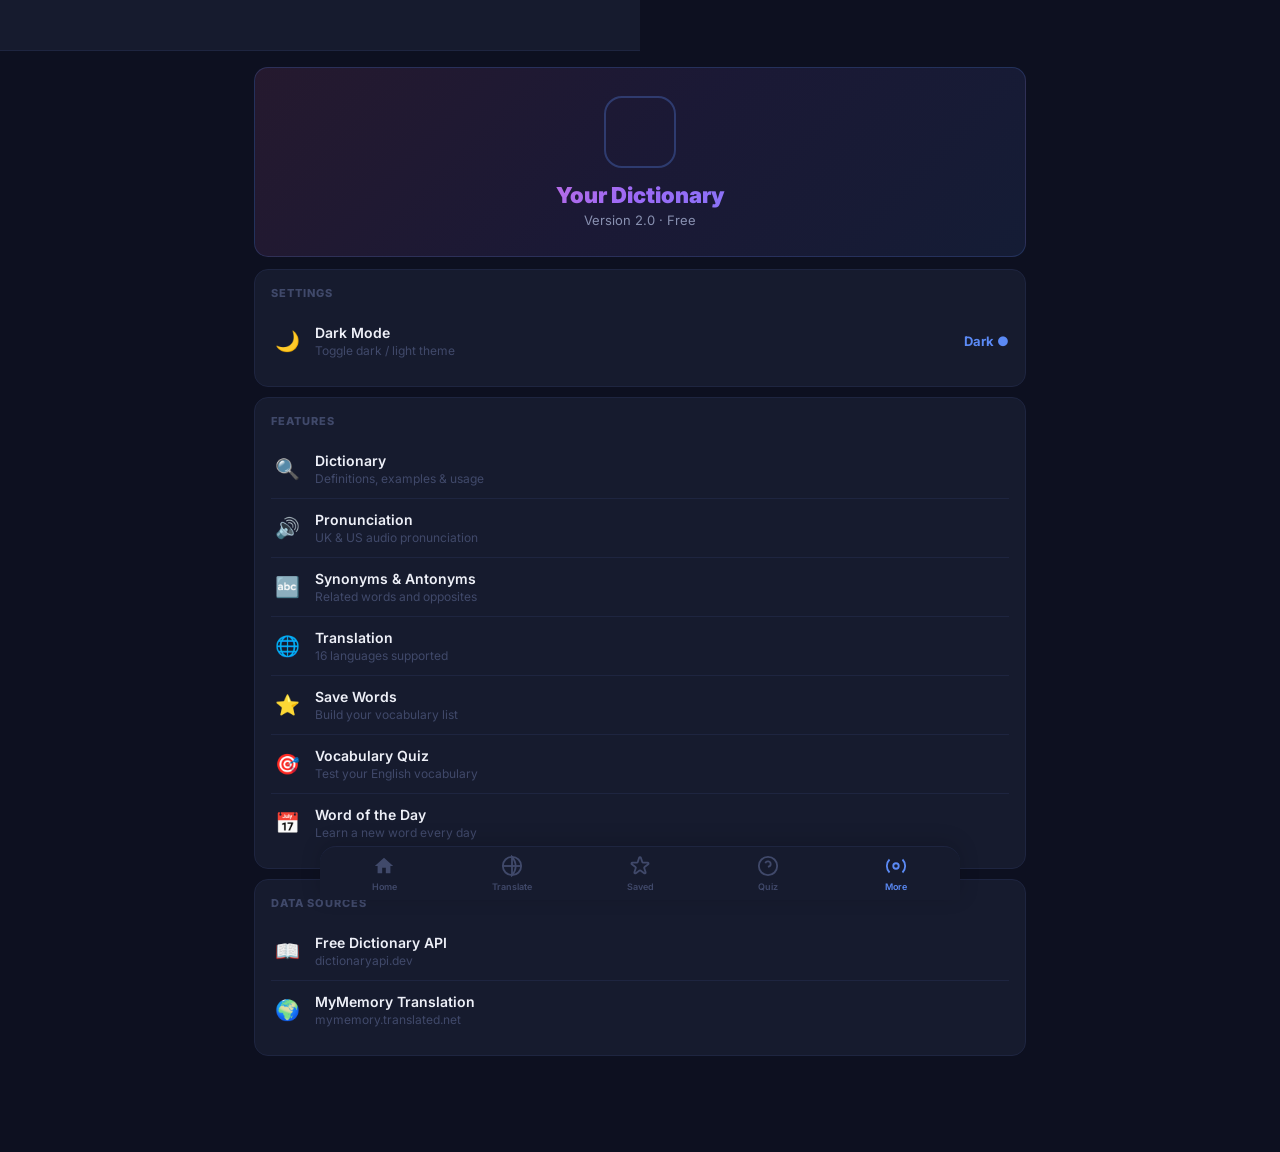
==== commit f71a0282: "Add files via upload" ====
--- a/app/src/main/assets/www/about.html
+++ b/app/src/main/assets/www/about.html
@@ -1,57 +1,39 @@
-<!DOCTYPE html>
-<html lang="en">
-<head>
-<meta charset="UTF-8">
-<meta name="viewport" content="width=device-width, initial-scale=1.0, user-scalable=no">
-<title>About - Your Dictionary</title>
-<link rel="stylesheet" href="style.css">
-<link href="https://fonts.googleapis.com/css2?family=Inter:wght@400;500;600;700;800;900&display=swap" rel="stylesheet">
-</head>
+<!DOCTYPE html><html lang="en"><head><meta charset="UTF-8"><meta name="viewport" content="width=device-width, initial-scale=1.0, user-scalable=no"><title>Settings - YourDict</title><link rel="stylesheet" href="style.css"><link href="https://fonts.googleapis.com/css2?family=Inter:wght@400;500;600;700;800;900&display=swap" rel="stylesheet"></head>
 <body><script>document.body.className=localStorage.getItem('yd_t')||'dark';</script>
-<div class="page-top">
-  <button class="page-back" onclick="location.href='index.html'">←</button>
-  <span class="page-ttl">More</span>
-</div>
-<div class="page-wrap">
-  <div class="about-hero">
-    <div class="ab-logo"><img src="logo.png" alt="Your Dictionary" onerror="this.style.display='none'"></div>
+<div class="page-bar"><button class="pb-back" onclick="location.href='index.html'">←</button><span class="pb-title">More</span></div>
+<div class="pw">
+  <div class="ab-hero">
+    <div class="ab-img"><img src="logo.png" alt="" onerror="this.style.display='none'"></div>
     <div class="ab-name">Your Dictionary</div>
-    <div class="ab-ver">Version 1.1 · Free</div>
+    <div class="ab-ver">Version 2.0 · Free</div>
   </div>
   <div class="card">
-    <div class="card-ttl">Features</div>
-    <div class="feat-row"><div class="feat-ic">🔍</div><div class="feat-desc">Instant definitions & examples</div></div>
-    <div class="feat-row"><div class="feat-ic">🔊</div><div class="feat-desc">UK & US pronunciation</div></div>
-    <div class="feat-row"><div class="feat-ic">🔄</div><div class="feat-desc">Synonyms & antonyms</div></div>
-    <div class="feat-row"><div class="feat-ic">🌐</div><div class="feat-desc">Translate 13 languages</div></div>
-    <div class="feat-row"><div class="feat-ic">⭐</div><div class="feat-desc">Save favorites</div></div>
-    <div class="feat-row"><div class="feat-ic">🎯</div><div class="feat-desc">Vocabulary quiz</div></div>
-    <div class="feat-row"><div class="feat-ic">📅</div><div class="feat-desc">Word of the Day</div></div>
-    <div class="feat-row"><div class="feat-ic">🌙</div><div class="feat-desc">Dark / Light mode</div></div>
+    <div class="card-lbl">Settings</div>
+    <div class="feat-row" style="cursor:pointer" onclick="tgl()">
+      <div class="feat-ic">🌙</div>
+      <div class="feat-info"><div class="feat-n">Dark Mode</div><div class="feat-d">Toggle dark / light theme</div></div>
+      <div class="feat-val" id="ts"></div>
+    </div>
   </div>
   <div class="card">
-    <div class="card-ttl">Settings</div>
-    <div class="feat-row" style="cursor:pointer" onclick="toggleThemeHere()">
-      <div class="feat-ic">🌙</div>
-      <div class="feat-desc">Dark / Light mode</div>
-      <div style="margin-left:auto;font-size:13px;color:var(--primary);font-weight:700" id="themeLabel"></div>
-    </div>
+    <div class="card-lbl">Features</div>
+    <div class="feat-row"><div class="feat-ic">🔍</div><div class="feat-info"><div class="feat-n">Dictionary</div><div class="feat-d">Definitions, examples & usage</div></div></div>
+    <div class="feat-row"><div class="feat-ic">🔊</div><div class="feat-info"><div class="feat-n">Pronunciation</div><div class="feat-d">UK & US audio pronunciation</div></div></div>
+    <div class="feat-row"><div class="feat-ic">🔤</div><div class="feat-info"><div class="feat-n">Synonyms & Antonyms</div><div class="feat-d">Related words and opposites</div></div></div>
+    <div class="feat-row"><div class="feat-ic">🌐</div><div class="feat-info"><div class="feat-n">Translation</div><div class="feat-d">16 languages supported</div></div></div>
+    <div class="feat-row"><div class="feat-ic">⭐</div><div class="feat-info"><div class="feat-n">Save Words</div><div class="feat-d">Build your vocabulary list</div></div></div>
+    <div class="feat-row"><div class="feat-ic">🎯</div><div class="feat-info"><div class="feat-n">Vocabulary Quiz</div><div class="feat-d">Test your English vocabulary</div></div></div>
+    <div class="feat-row"><div class="feat-ic">📅</div><div class="feat-info"><div class="feat-n">Word of the Day</div><div class="feat-d">Learn a new word every day</div></div></div>
+  </div>
+  <div class="card"><div class="card-lbl">Data Sources</div>
+    <div class="feat-row"><div class="feat-ic">📖</div><div class="feat-info"><div class="feat-n">Free Dictionary API</div><div class="feat-d">dictionaryapi.dev</div></div></div>
+    <div class="feat-row"><div class="feat-ic">🌍</div><div class="feat-info"><div class="feat-n">MyMemory Translation</div><div class="feat-d">mymemory.translated.net</div></div></div>
   </div>
 </div>
-<nav class="bnav">
-  <a class="bni" href="index.html"><svg viewBox="0 0 24 24" fill="currentColor" width="22"><path d="M10 20v-6h4v6h5v-8h3L12 3 2 12h3v8z"/></svg><span>Home</span></a>
-  <a class="bni" href="translate.html"><svg viewBox="0 0 24 24" fill="none" stroke="currentColor" stroke-width="2" width="22"><circle cx="12" cy="12" r="10"/><path d="M2 12h20M12 2a15.3 15.3 0 0 1 4 10z"/></svg><span>Translate</span></a>
-  <a class="bni" href="favorites.html"><svg viewBox="0 0 24 24" fill="none" stroke="currentColor" stroke-width="2" width="22"><path d="M11.049 2.927c.3-.921 1.603-.921 1.902 0l1.519 4.674a1 1 0 0 0 .95.69h4.915c.969 0 1.371 1.24.588 1.81l-3.976 2.888a1 1 0 0 0-.363 1.118l1.518 4.674c.3.922-.755 1.688-1.538 1.118l-3.976-2.888a1 1 0 0 0-1.176 0l-3.976 2.888c-.783.57-1.838-.197-1.538-1.118l1.518-4.674a1 1 0 0 0-.363-1.118l-3.976-2.888c-.784-.57-.38-1.81.588-1.81h4.914a1 1 0 0 0 .951-.69l1.519-4.674z"/></svg><span>Favorites</span></a>
-  <a class="bni" href="quiz.html"><svg viewBox="0 0 24 24" fill="none" stroke="currentColor" stroke-width="2" width="22"><circle cx="12" cy="12" r="10"/><path d="M9.09 9a3 3 0 0 1 5.83 1c0 2-3 3-3 3"/><line x1="12" y1="17" x2="12.01" y2="17"/></svg><span>Quiz</span></a>
-  <a class="bni active" href="about.html"><svg viewBox="0 0 24 24" fill="none" stroke="currentColor" stroke-width="2" width="22"><rect x="3" y="3" width="7" height="7"/><rect x="14" y="3" width="7" height="7"/><rect x="14" y="14" width="7" height="7"/><rect x="3" y="14" width="7" height="7"/></svg><span>More</span></a>
-</nav>
+<nav class="bottom-nav"><a class="bn" href="index.html"><svg viewBox="0 0 24 24" fill="currentColor" width="22"><path d="M10 20v-6h4v6h5v-8h3L12 3 2 12h3v8z"/></svg><span>Home</span></a><a class="bn" href="translate.html"><svg viewBox="0 0 24 24" fill="none" stroke="currentColor" stroke-width="2" width="22"><circle cx="12" cy="12" r="10"/><line x1="2" y1="12" x2="22" y2="12"/><path d="M12 2a15.3 15.3 0 0 1 4 10 15.3 15.3 0 0 1-4 10z"/></svg><span>Translate</span></a><a class="bn" href="favorites.html"><svg viewBox="0 0 24 24" fill="none" stroke="currentColor" stroke-width="2" width="22"><path d="M11.049 2.927c.3-.921 1.603-.921 1.902 0l1.519 4.674a1 1 0 0 0 .95.69h4.915c.969 0 1.371 1.24.588 1.81l-3.976 2.888a1 1 0 0 0-.363 1.118l1.518 4.674c.3.922-.755 1.688-1.538 1.118l-3.976-2.888a1 1 0 0 0-1.176 0l-3.976 2.888c-.783.57-1.838-.197-1.538-1.118l1.518-4.674a1 1 0 0 0-.363-1.118l-3.976-2.888c-.784-.57-.38-1.81.588-1.81h4.914a1 1 0 0 0 .951-.69l1.519-4.674z"/></svg><span>Saved</span></a><a class="bn" href="quiz.html"><svg viewBox="0 0 24 24" fill="none" stroke="currentColor" stroke-width="2" width="22"><circle cx="12" cy="12" r="10"/><path d="M9.09 9a3 3 0 0 1 5.83 1c0 2-3 3-3 3"/><line x1="12" y1="17" x2="12.01" y2="17"/></svg><span>Quiz</span></a><a class="bn active" href="about.html"><svg viewBox="0 0 24 24" fill="none" stroke="currentColor" stroke-width="2" width="22"><circle cx="12" cy="12" r="3"/><path d="M19.07 4.93a10 10 0 0 1 0 14.14M4.93 4.93a10 10 0 0 0 0 14.14"/></svg><span>More</span></a></nav>
 <script>
-const lbl=document.getElementById('themeLabel');
-function updateLbl(){if(lbl)lbl.textContent=document.body.className==='dark'?'Dark':'Light';}
-updateLbl();
-function toggleThemeHere(){
-  const t=document.body.className==='dark'?'light':'dark';
-  document.body.className=t;localStorage.setItem('yd_t',t);updateLbl();
-}
-</script>
-</body></html>
+const ts=document.getElementById('ts');
+function update(){if(ts)ts.textContent=document.body.className==='dark'?'Dark ●':'Light ●';}
+update();
+function tgl(){const t=document.body.className==='dark'?'light':'dark';document.body.className=t;localStorage.setItem('yd_t',t);update();}
+</script></body></html>
--- a/app/src/main/assets/www/style.css
+++ b/app/src/main/assets/www/style.css
@@ -1,223 +1,247 @@
 *,*::before,*::after{box-sizing:border-box;margin:0;padding:0}
-
 :root{
-  --bg:#111318;
-  --surface:#1c2030;
-  --surface2:#252b3b;
-  --surface3:#2e3548;
-  --primary:#4f8ef7;
-  --primary2:#7c6af7;
-  --accent:#ff6eb4;
-  --text:#f0f2f8;
-  --text2:#8b93a8;
-  --text3:#4a5168;
-  --border:#2a3045;
-  --green:#3dd68c;
-  --red:#f75555;
-  --r:14px;
-  --shadow:0 4px 20px rgba(0,0,0,0.4);
+  --bg:#0d1020;--surf:#161b2e;--surf2:#1c2340;--surf3:#222a4a;
+  --P:#5b8af5;--P2:#9b6af7;--AC:#ff6eb4;
+  --G:#35d68c;--R:#f75555;--Y:#f7c848;
+  --T:#eef0f8;--T2:#8890b0;--T3:#40496a;
+  --BD:#1e2540;--r:14px;
+  --grad:linear-gradient(135deg,#ff6eb4,#9b6af7,#5b8af5);
 }
-body.light{
-  --bg:#f0f2f8;
-  --surface:#ffffff;
-  --surface2:#f5f6fb;
-  --surface3:#ebedf5;
-  --text:#0d1117;
-  --text2:#5a6282;
-  --text3:#a0a8c0;
-  --border:#e0e4f0;
-  --shadow:0 4px 20px rgba(0,0,0,0.08);
-}
-
-body{font-family:'Inter',sans-serif;background:var(--bg);color:var(--text);line-height:1.6;padding-bottom:68px;min-height:100vh;transition:background .2s,color .2s;-webkit-tap-highlight-color:transparent}
-
-/* TOP BAR */
-.top-bar{padding:16px 16px 12px;display:flex;align-items:center;justify-content:space-between}
-.app-title{font-size:22px;font-weight:900;color:var(--text)}
-.top-actions{display:flex;gap:8px}
-.icon-btn{background:var(--surface2);border:none;border-radius:10px;width:36px;height:36px;cursor:pointer;font-size:16px;display:flex;align-items:center;justify-content:center;color:var(--text)}
-
-/* MAIN CARD */
-.main-card{margin:0 14px 4px;background:var(--surface);border-radius:16px;padding:14px;border:2px solid var(--primary);box-shadow:0 0 24px rgba(79,142,247,.15)}
-.lang-row{display:flex;align-items:center;justify-content:space-between;margin-bottom:12px;gap:8px}
-.lang-pill{flex:1;display:flex;align-items:center;gap:6px;background:var(--surface2);border:none;border-radius:50px;padding:8px 14px;cursor:pointer;font-family:inherit;font-size:14px;font-weight:700;color:var(--text);justify-content:center}
-.lang-pill .arrow{color:var(--text3);font-size:11px}
-.active-lang{color:var(--primary)}
-.swap-circle{background:var(--surface3);border:none;border-radius:50%;width:34px;height:34px;cursor:pointer;font-size:16px;color:var(--primary);flex-shrink:0;display:flex;align-items:center;justify-content:center}
-.input-row{display:flex;align-items:center;gap:10px;margin-bottom:10px}
-.input-row input{flex:1;background:transparent;border:none;outline:none;font-size:18px;font-family:inherit;color:var(--text);caret-color:var(--primary)}
-.input-row input::placeholder{color:var(--text3)}
-.mic-btn{background:none;border:none;cursor:pointer;font-size:20px;padding:4px}
-.input-actions{display:flex;align-items:center;gap:10px;padding-top:10px;border-top:1px solid var(--border)}
-.action-link{background:var(--surface2);border:none;border-radius:50px;padding:7px 16px;font-size:13px;font-weight:700;cursor:pointer;font-family:inherit;color:var(--primary)}
-.clear-x{background:none;border:none;color:var(--text3);cursor:pointer;font-size:16px;margin-left:auto}
+body.light{--bg:#f0f2fc;--surf:#fff;--surf2:#f5f7ff;--surf3:#ebedf8;--T:#0d1030;--T2:#5a6282;--T3:#a8b0c8;--BD:#dde1f0}
+body{font-family:'Inter',sans-serif;background:var(--bg);color:var(--T);padding-bottom:70px;min-height:100vh;-webkit-tap-highlight-color:transparent;transition:background .2s,color .2s}
+
+/* HEADER */
+.header{display:flex;align-items:center;justify-content:space-between;padding:14px 16px 8px;position:sticky;top:0;z-index:100;background:var(--bg)}
+.hdr-left{display:flex;align-items:center;gap:9px}
+.hdr-logo{width:30px;height:30px;border-radius:8px;object-fit:cover}
+.hdr-title{font-size:20px;font-weight:900;background:var(--grad);-webkit-background-clip:text;-webkit-text-fill-color:transparent;background-clip:text}
+.hdr-btn{background:var(--surf2);border:none;border-radius:10px;width:36px;height:36px;cursor:pointer;font-size:17px;display:flex;align-items:center;justify-content:center}
+
+/* SEARCH STICKY */
+.search-sticky{position:sticky;top:58px;z-index:99;background:var(--bg);padding:0 14px 10px}
+.search-row{margin-bottom:8px}
+.search-box{display:flex;align-items:center;gap:9px;background:var(--surf);border:1.5px solid var(--BD);border-radius:50px;padding:11px 14px;transition:border-color .2s}
+.search-box:focus-within{border-color:var(--P)}
+.sb-icon{width:18px;height:18px;color:var(--T3);flex-shrink:0}
+.search-box input{flex:1;border:none;outline:none;font-size:16px;font-family:inherit;background:transparent;color:var(--T)}
+.search-box input::placeholder{color:var(--T3)}
+.sb-x{background:none;border:none;color:var(--T3);cursor:pointer;padding:2px;display:none;align-items:center;justify-content:center}
+
+/* LANG BAR */
+.lang-bar{display:flex;align-items:center;gap:8px}
+.lb-btn{flex:1;display:flex;align-items:center;justify-content:center;gap:6px;background:var(--surf);border:1.5px solid var(--BD);border-radius:50px;padding:8px 12px;cursor:pointer;font-family:inherit;font-size:13px;font-weight:700;color:var(--T);transition:border-color .2s}
+.lb-from{border-color:var(--P);color:var(--P)}
+.lb-swap{background:var(--surf2);border:none;border-radius:50%;width:36px;height:36px;cursor:pointer;color:var(--P);display:flex;align-items:center;justify-content:center;flex-shrink:0}
 
 /* SUGGESTIONS */
-.sugg-list{margin:4px 14px 0;background:var(--surface);border-radius:12px;overflow:hidden;border:1px solid var(--border)}
-.sugg-item{display:flex;align-items:center;gap:10px;padding:12px 16px;cursor:pointer;border-bottom:1px solid var(--border);font-size:14px;color:var(--text)}
-.sugg-item:last-child{border-bottom:none}
-.sugg-item:active{background:var(--surface2)}
-.sugg-ic{color:var(--text3);font-size:12px}
-
-/* RESULT AREA */
-#resultArea{margin:12px 14px 0}
-.result-tabs{display:flex;background:var(--surface);border-radius:12px;padding:4px;margin-bottom:10px;gap:4px}
-.rtab{flex:1;background:transparent;border:none;border-radius:9px;padding:10px;font-size:14px;font-weight:700;cursor:pointer;font-family:inherit;color:var(--text2);transition:all .2s}
-.rtab.active{background:var(--primary);color:#fff}
-
-/* DICT RESULT */
-.dict-header{background:var(--surface);border-radius:var(--r);padding:16px;margin-bottom:8px;box-shadow:var(--shadow)}
-.dict-word-row{display:flex;align-items:flex-start;justify-content:space-between;gap:12px;margin-bottom:10px}
-.dict-word{font-size:28px;font-weight:900;color:var(--text)}
-.dict-acts{display:flex;gap:8px;flex-shrink:0}
-.dact{width:36px;height:36px;border-radius:50%;background:var(--surface2);border:1px solid var(--border);cursor:pointer;display:flex;align-items:center;justify-content:center;font-size:16px}
-.dact.fav-on{background:rgba(255,110,180,.15);border-color:var(--accent)}
-.ph-chips{display:flex;flex-wrap:wrap;gap:8px}
-.ph-chip{display:flex;align-items:center;gap:6px;background:var(--surface2);border-radius:50px;padding:5px 12px;border:1px solid var(--border);cursor:pointer}
-.ph-cc{font-size:14px}
-.ph-lbl{font-size:11px;font-weight:800;color:var(--primary);text-transform:uppercase}
-.ph-ipa{font-size:13px;color:var(--text2)}
-.ph-play{font-size:12px;color:var(--red)}
-
-.meaning-card{background:var(--surface);border-radius:var(--r);padding:14px 16px;margin-bottom:8px;box-shadow:var(--shadow)}
-.mpos{display:inline-block;background:rgba(79,142,247,.15);color:var(--primary);border-radius:6px;padding:3px 12px;font-size:11px;font-weight:800;text-transform:uppercase;letter-spacing:1px;margin-bottom:12px}
-.def-item{margin-bottom:12px;padding-bottom:12px;border-bottom:1px solid var(--border)}
-.def-item:last-of-type{border-bottom:none;margin-bottom:0;padding-bottom:0}
-.def-num{font-size:11px;font-weight:700;color:var(--primary2);margin-bottom:3px}
-.def-txt{font-size:15px;line-height:1.65;color:var(--text)}
-.def-ex{font-size:13px;color:var(--text2);font-style:italic;margin-top:5px;line-height:1.5;padding-left:10px;border-left:2px solid var(--border)}
-
-.tags-card{background:var(--surface);border-radius:var(--r);padding:12px 16px;margin-bottom:8px;box-shadow:var(--shadow)}
-.tags-lbl{font-size:11px;font-weight:800;color:var(--text3);text-transform:uppercase;letter-spacing:1px;margin-bottom:10px}
-.tags-row{display:flex;flex-wrap:wrap;gap:8px}
-.wtag{background:var(--surface2);border:1px solid var(--border);border-radius:50px;padding:5px 13px;font-size:13px;font-weight:500;cursor:pointer;color:var(--text)}
-.wtag:active{background:rgba(79,142,247,.15);border-color:var(--primary);color:var(--primary)}
-
-/* TRANS RESULT */
-.trans-card{background:var(--surface);border-radius:var(--r);padding:16px;box-shadow:var(--shadow)}
-.trans-lbl{font-size:11px;font-weight:800;color:var(--text3);text-transform:uppercase;letter-spacing:1px;margin-bottom:10px}
-.trans-txt{font-size:20px;line-height:1.6;color:var(--text);font-weight:600}
-.trans-acts{display:flex;gap:8px;margin-top:12px;padding-top:12px;border-top:1px solid var(--border)}
-.trans-acts button{background:var(--surface2);border:1px solid var(--border);border-radius:50px;padding:7px 16px;font-size:12px;font-weight:700;cursor:pointer;font-family:inherit;color:var(--text2)}
+.sugg-drop{display:none;background:var(--surf);border:1px solid var(--BD);border-radius:14px;overflow:hidden;margin-top:6px;box-shadow:0 8px 24px rgba(0,0,0,.3)}
+.sd-item{display:flex;align-items:center;gap:10px;padding:12px 16px;cursor:pointer;font-size:14px;color:var(--T);border-bottom:1px solid var(--BD)}
+.sd-item:last-child{border-bottom:none}
+.sd-item:active{background:var(--surf2)}
+.sd-ic{font-size:12px;color:var(--T3)}
+
+/* WORD HERO */
+.word-hero{margin:0 14px 0;background:linear-gradient(135deg,rgba(255,110,180,.08),rgba(155,106,247,.08),rgba(91,138,245,.08));border-radius:16px 16px 0 0;padding:18px 18px 12px;border:1px solid rgba(91,138,245,.2);border-bottom:none}
+.wh-top{display:flex;align-items:flex-start;justify-content:space-between;margin-bottom:4px}
+.wh-word{font-size:32px;font-weight:900;letter-spacing:-.5px;background:var(--grad);-webkit-background-clip:text;-webkit-text-fill-color:transparent;background-clip:text}
+.wh-acts{display:flex;gap:8px;padding-top:4px}
+.wh-act{width:36px;height:36px;border-radius:50%;background:var(--surf2);border:1px solid var(--BD);cursor:pointer;display:flex;align-items:center;justify-content:center;font-size:17px}
+.wh-act.fav-on{background:rgba(255,110,180,.15);border-color:var(--AC)}
+
+/* PRONUNCIATION ROW */
+.pron-row{margin:0 14px 0;display:flex;flex-wrap:wrap;gap:8px;padding:12px 16px;background:var(--surf);border:1px solid rgba(91,138,245,.2);border-top:1px solid var(--BD)}
+.pron-pill{display:flex;align-items:center;gap:7px;background:var(--surf2);border:1px solid var(--BD);border-radius:50px;padding:6px 14px;cursor:pointer;transition:border-color .2s}
+.pron-pill:active{border-color:var(--P)}
+.pp-flag{font-size:15px}
+.pp-lbl{font-size:10px;font-weight:800;color:var(--P);text-transform:uppercase;letter-spacing:.5px}
+.pp-ipa{font-size:13px;color:var(--T2)}
+.pp-play{font-size:11px;color:var(--R);margin-left:2px}
+
+/* SECTION TABS */
+.sec-tabs{display:flex;margin:0 14px 0;background:var(--surf);border:1px solid rgba(91,138,245,.2);border-top:1px solid var(--BD);padding:6px;gap:4px}
+.stab{flex:1;background:transparent;border:none;border-radius:9px;padding:9px 8px;font-size:13px;font-weight:700;cursor:pointer;font-family:inherit;color:var(--T2);transition:all .2s}
+.stab.active{background:var(--P);color:#fff}
+
+/* SECTION CONTENT */
+.sec-content{padding:10px 14px 0}
+
+/* MEANING CARD */
+.m-card{background:var(--surf);border-radius:var(--r);padding:14px 16px;margin-bottom:8px;border:1px solid var(--BD)}
+.m-pos-row{display:flex;align-items:center;gap:10px;margin-bottom:12px}
+.m-pos{display:inline-block;background:rgba(91,138,245,.12);color:var(--P);border-radius:6px;padding:3px 12px;font-size:11px;font-weight:800;text-transform:uppercase;letter-spacing:1px}
+.m-pos-line{flex:1;height:1px;background:var(--BD)}
+.def-item{padding:10px 0;border-bottom:1px solid var(--BD)}
+.def-item:last-child{border-bottom:none;padding-bottom:0}
+.def-top{display:flex;align-items:flex-start;gap:10px;margin-bottom:4px}
+.def-num{width:22px;height:22px;border-radius:50%;background:var(--P);color:#fff;font-size:11px;font-weight:800;display:flex;align-items:center;justify-content:center;flex-shrink:0;margin-top:1px}
+.def-txt{font-size:15px;line-height:1.65;color:var(--T);flex:1}
+.def-ex{font-size:13px;color:var(--T2);font-style:italic;margin-top:6px;padding-left:32px;line-height:1.5}
+.def-ex::before{content:'" ';color:var(--P);font-style:normal}
+.def-ex::after{content:' "';color:var(--P);font-style:normal}
+
+/* SYN CARD */
+.syn-card{background:var(--surf);border-radius:var(--r);padding:14px 16px;margin-bottom:8px;border:1px solid var(--BD)}
+.syn-label{font-size:11px;font-weight:800;color:var(--T3);text-transform:uppercase;letter-spacing:1px;margin-bottom:10px;display:flex;align-items:center;gap:6px}
+.syn-label::after{content:'';flex:1;height:1px;background:var(--BD)}
+.syn-chips{display:flex;flex-wrap:wrap;gap:7px}
+.syn-chip{background:var(--surf2);border:1px solid var(--BD);border-radius:50px;padding:5px 13px;font-size:13px;font-weight:500;cursor:pointer;color:var(--T)}
+.syn-chip:active{background:rgba(91,138,245,.15);border-color:var(--P);color:var(--P)}
+.ant-chip{border-color:rgba(247,85,85,.3);color:var(--R)}
+.ant-chip:active{background:rgba(247,85,85,.12);border-color:var(--R)}
+
+/* TRANSLATION CARD */
+.trans-card{background:var(--surf);border-radius:var(--r);padding:16px;margin-bottom:8px;border:1px solid var(--BD)}
+.tc-lang{display:flex;align-items:center;gap:8px;margin-bottom:12px;padding-bottom:10px;border-bottom:1px solid var(--BD)}
+.tc-flag{font-size:18px}
+.tc-name{font-size:12px;font-weight:800;color:var(--T3);text-transform:uppercase;letter-spacing:1px}
+.tc-text{font-size:21px;font-weight:700;color:var(--T);line-height:1.5;margin-bottom:14px}
+.tc-acts{display:flex;gap:8px}
+.tc-btn{background:var(--surf2);border:1px solid var(--BD);border-radius:50px;padding:7px 16px;font-size:12px;font-weight:700;cursor:pointer;font-family:inherit;color:var(--T2)}
+
+/* BACK BUTTON */
+.back-home{display:flex;align-items:center;gap:6px;background:none;border:none;color:var(--P);font-size:14px;font-weight:700;cursor:pointer;font-family:inherit;padding:14px 14px 4px}
 
 /* HOME */
-#homeContent{padding:12px 14px 0}
-
-.features-grid{display:grid;grid-template-columns:1fr 1fr;gap:10px;margin-bottom:14px}
-.feat-big{background:linear-gradient(135deg,#ff6eb4,#7c6af7);border-radius:var(--r);padding:20px;cursor:pointer;display:flex;flex-direction:column;align-items:center;justify-content:center;gap:8px;box-shadow:0 4px 20px rgba(124,106,247,.3)}
-.feat-big .feat-icon{font-size:32px}
-.feat-big .feat-lbl{font-size:15px;font-weight:800;color:#fff}
-.feat-col{display:flex;flex-direction:column;gap:10px}
-.feat-small{background:var(--surface);border-radius:var(--r);padding:14px;cursor:pointer;display:flex;align-items:center;gap:10px;font-size:14px;font-weight:700;color:var(--text);border:1px solid var(--border)}
-.feat-small span:first-child{font-size:20px}
-
-.section-block{margin-bottom:16px}
-.sec-hdr{display:flex;align-items:center;justify-content:space-between;margin-bottom:10px}
-.sec-ttl{font-size:15px;font-weight:800;color:var(--text)}
-.sec-action{background:none;border:none;color:var(--primary);font-size:13px;font-weight:600;cursor:pointer;font-family:inherit}
+#homeArea{padding:4px 0 0}
+.home-block{padding:0 14px 20px}
+.blk-hdr{display:flex;align-items:center;justify-content:space-between;margin-bottom:12px}
+.blk-title{font-size:16px;font-weight:800;color:var(--T)}
+.blk-badge{background:var(--P);color:#fff;font-size:10px;font-weight:800;border-radius:50px;padding:3px 10px}
+.blk-act{background:none;border:none;color:var(--P);font-size:13px;font-weight:600;cursor:pointer;font-family:inherit}
 
 /* WOD */
-.wod-card{background:linear-gradient(135deg,#1a2550,#2a1f5f);border-radius:var(--r);padding:18px;border:1px solid var(--border)}
-.wod-badge{display:inline-flex;align-items:center;gap:6px;background:rgba(79,142,247,.2);border-radius:50px;padding:3px 12px;font-size:11px;font-weight:700;color:var(--primary);text-transform:uppercase;letter-spacing:1px;margin-bottom:10px}
-.wod-word{font-size:26px;font-weight:900;color:#fff;margin-bottom:4px}
-.wod-ph{font-size:13px;color:rgba(255,255,255,.6);margin-bottom:6px}
-.wod-pos{display:inline-block;background:rgba(255,255,255,.1);border-radius:6px;padding:2px 10px;font-size:12px;font-style:italic;color:rgba(255,255,255,.8);margin-bottom:10px}
-.wod-def{font-size:15px;line-height:1.65;color:rgba(255,255,255,.85);margin-bottom:8px}
-.wod-ex{font-size:13px;color:rgba(255,255,255,.55);font-style:italic;margin-bottom:14px;padding-left:10px;border-left:2px solid rgba(255,255,255,.2)}
-.wod-btn{background:var(--primary);color:#fff;border:none;border-radius:50px;padding:9px 20px;font-size:14px;font-weight:700;cursor:pointer;font-family:inherit}
+.wod-card{background:linear-gradient(135deg,rgba(255,110,180,.1),rgba(155,106,247,.1),rgba(91,138,245,.1));border-radius:var(--r);padding:18px;border:1px solid rgba(91,138,245,.18)}
+.wod-badge{display:inline-flex;align-items:center;gap:5px;background:rgba(91,138,245,.15);border:1px solid rgba(91,138,245,.25);border-radius:50px;padding:3px 12px;font-size:10px;font-weight:800;color:var(--P);text-transform:uppercase;letter-spacing:1px;margin-bottom:10px}
+.wod-word{font-size:28px;font-weight:900;background:var(--grad);-webkit-background-clip:text;-webkit-text-fill-color:transparent;background-clip:text;margin-bottom:4px}
+.wod-ph{font-size:13px;color:var(--T2);margin-bottom:6px}
+.wod-pos{display:inline-block;background:var(--surf2);color:var(--T2);border-radius:6px;padding:2px 10px;font-size:12px;font-style:italic;margin-bottom:10px;border:1px solid var(--BD)}
+.wod-def{font-size:15px;line-height:1.65;color:var(--T);margin-bottom:8px}
+.wod-ex{font-size:13px;color:var(--T2);font-style:italic;margin-bottom:16px;padding-left:10px;border-left:2px solid rgba(91,138,245,.3)}
+.wod-btn{background:var(--grad);color:#fff;border:none;border-radius:50px;padding:9px 22px;font-size:13px;font-weight:700;cursor:pointer;font-family:inherit}
+
+/* QUICK ACCESS */
+.qa-grid{display:grid;grid-template-columns:1fr 1fr;gap:10px}
+.qa-item{display:flex;align-items:center;gap:12px;border-radius:var(--r);padding:14px 16px;text-decoration:none;color:#fff;font-size:14px;font-weight:700;border:none}
+.qa-pink{background:linear-gradient(135deg,#ff6eb4,#e05a9e)}
+.qa-purple{background:linear-gradient(135deg,#9b6af7,#7c52d4)}
+.qa-blue{background:linear-gradient(135deg,#5b8af5,#3d6de0)}
+.qa-teal{background:linear-gradient(135deg,#35d68c,#27b074)}
 
 /* CHIPS */
-.chip-wrap{display:flex;flex-wrap:wrap;gap:8px}
-.chip{background:var(--surface);border:1px solid var(--border);border-radius:50px;padding:7px 14px;font-size:13px;cursor:pointer;font-family:inherit;color:var(--text);font-weight:500}
-.chip:active{background:rgba(79,142,247,.15);border-color:var(--primary);color:var(--primary)}
-
-/* CATEGORIES */
-.cat-grid{display:grid;grid-template-columns:repeat(3,1fr);gap:8px}
-.cat-tile{background:var(--surface);border-radius:var(--r);padding:14px 8px;text-align:center;cursor:pointer;display:flex;flex-direction:column;align-items:center;gap:6px;border:1px solid var(--border)}
-.cat-tile:active{border-color:var(--primary);background:rgba(79,142,247,.08)}
-.cat-tile span{font-size:24px}
-.cat-tile b{font-size:11px;font-weight:700;color:var(--text2)}
-
-/* LANG MODAL */
-.modal-overlay{position:fixed;inset:0;background:rgba(0,0,0,.6);z-index:500;display:flex;align-items:flex-end}
-.modal-sheet{background:var(--surface);border-radius:20px 20px 0 0;width:100%;padding:20px 0;max-height:60vh;overflow-y:auto}
-.modal-hdr{font-size:16px;font-weight:800;color:var(--text);padding:0 20px 14px;border-bottom:1px solid var(--border);margin-bottom:8px}
-.lang-option{display:flex;align-items:center;gap:12px;padding:13px 20px;cursor:pointer;font-size:15px;font-weight:600;color:var(--text)}
-.lang-option:active{background:var(--surface2)}
-.lang-option.selected{color:var(--primary)}
-
-/* LOADING */
-.loading-c{display:flex;justify-content:center;padding:24px}
-.spin{width:28px;height:28px;border:3px solid var(--border);border-top-color:var(--primary);border-radius:50%;animation:spin .8s linear infinite}
-.spin.white{border-color:rgba(255,255,255,.2);border-top-color:#fff}
+.chip-row{display:flex;flex-wrap:wrap;gap:8px}
+.chip{background:var(--surf);border:1px solid var(--BD);border-radius:50px;padding:7px 14px;font-size:13px;cursor:pointer;font-family:inherit;color:var(--T);font-weight:500}
+.chip:active{background:rgba(91,138,245,.12);border-color:var(--P);color:var(--P)}
+
+/* TOPICS */
+.topic-list{display:flex;flex-direction:column;gap:4px}
+.topic-row{display:flex;align-items:center;background:var(--surf);border-radius:12px;padding:13px 14px;cursor:pointer;border:1px solid var(--BD)}
+.topic-row:active{background:var(--surf2)}
+.tr-icon{font-size:22px;width:38px;text-align:center;flex-shrink:0}
+.tr-info{flex:1;margin:0 10px;display:flex;flex-direction:column;gap:2px}
+.tr-info b{font-size:14px;font-weight:700;color:var(--T)}
+.tr-info span{font-size:12px;color:var(--T3)}
+.tr-chev{font-size:18px;color:var(--T3);font-weight:300}
+
+/* MODAL */
+.modal-overlay{position:fixed;inset:0;background:rgba(0,0,0,.65);z-index:500;display:flex;align-items:flex-end;backdrop-filter:blur(4px)}
+.modal-sheet{background:var(--surf);border-radius:20px 20px 0 0;width:100%;max-height:60vh;overflow-y:auto}
+.modal-head{display:flex;align-items:center;justify-content:space-between;padding:18px 18px 12px;border-bottom:1px solid var(--BD)}
+.modal-head span{font-size:16px;font-weight:800;color:var(--T)}
+.modal-head button{background:none;border:none;color:var(--T3);cursor:pointer;font-size:18px}
+.lang-row-item{display:flex;align-items:center;gap:14px;padding:14px 18px;cursor:pointer;border-bottom:1px solid var(--BD);font-size:15px;font-weight:600;color:var(--T)}
+.lang-row-item:last-child{border-bottom:none}
+.lang-row-item:active{background:var(--surf2)}
+.lang-row-item.sel{color:var(--P)}
+.lri-flag{font-size:22px;width:30px;text-align:center}
+.lri-check{margin-left:auto;color:var(--P)}
+
+/* SPIN */
+.spin-center{display:flex;justify-content:center;padding:28px}
+.spinner{width:28px;height:28px;border:3px solid var(--BD);border-top-color:var(--P);border-radius:50%;animation:spin .8s linear infinite}
 @keyframes spin{to{transform:rotate(360deg)}}
 
-/* BUTTONS */
-.btn-primary{background:var(--primary);color:#fff;border:none;border-radius:50px;padding:13px 28px;font-size:15px;font-weight:700;cursor:pointer;font-family:inherit;width:100%}
-
-/* ERROR */
-.err-card{background:var(--surface);border-radius:var(--r);padding:36px 20px;text-align:center}
-.err-ico{font-size:44px;margin-bottom:12px}
-.err-card h3{font-size:17px;font-weight:800;margin-bottom:8px}
-.err-card p{color:var(--text2);font-size:14px;margin-bottom:20px}
-
-/* BOTTOM NAV */
-.bnav{position:fixed;bottom:0;left:0;right:0;z-index:200;background:var(--surface);border-top:1px solid var(--border);display:flex}
-.bni{flex:1;display:flex;flex-direction:column;align-items:center;justify-content:center;padding:8px 4px;text-decoration:none;color:var(--text3);font-size:9px;font-weight:600;gap:3px;transition:color .15s}
-.bni.active{color:var(--primary)}
-
-/* PAGE TOP */
-.page-top{background:var(--surface);border-bottom:1px solid var(--border);display:flex;align-items:center;gap:14px;padding:14px 16px;position:sticky;top:0;z-index:100}
-.page-back{background:none;border:none;color:var(--text);cursor:pointer;font-size:22px;padding:0;line-height:1}
-.page-ttl{font-size:18px;font-weight:800;color:var(--text)}
-.page-wrap{padding:16px 14px;max-width:700px;margin:0 auto}
-
-/* CARD */
-.card{background:var(--surface);border-radius:var(--r);padding:16px;box-shadow:var(--shadow);margin-bottom:12px;border:1px solid var(--border)}
-.card-ttl{font-size:12px;font-weight:800;color:var(--text3);text-transform:uppercase;letter-spacing:1px;margin-bottom:14px}
+/* ERRORS */
+.err-box{background:var(--surf);border-radius:var(--r);padding:40px 20px;text-align:center;border:1px solid var(--BD)}
+.err-icon{font-size:44px;margin-bottom:12px}
+.err-box h3{font-size:17px;font-weight:800;margin-bottom:8px}
+.err-box p{color:var(--T2);font-size:14px;margin-bottom:20px}
+.btn-grad{background:var(--grad);color:#fff;border:none;border-radius:50px;padding:12px 28px;font-size:14px;font-weight:700;cursor:pointer;font-family:inherit}
+
+/* PAGE BAR */
+.page-bar{background:var(--surf);border-bottom:1px solid var(--BD);display:flex;align-items:center;gap:14px;padding:14px 16px;position:sticky;top:0;z-index:100}
+.pb-back{background:none;border:none;color:var(--T);cursor:pointer;font-size:22px;line-height:1}
+.pb-title{font-size:17px;font-weight:800;color:var(--T)}
+.pw{padding:16px 14px}
+
+/* CARDS */
+.card{background:var(--surf);border-radius:var(--r);padding:16px;margin-bottom:10px;border:1px solid var(--BD)}
+.card-lbl{font-size:11px;font-weight:800;color:var(--T3);text-transform:uppercase;letter-spacing:1px;margin-bottom:12px}
 
 /* TRANSLATE PAGE */
-.tlang-bar{display:flex;align-items:center;gap:10px;margin-bottom:12px}
-select{flex:1;background:var(--surface2);border:1px solid var(--border);border-radius:10px;padding:11px 12px;font-family:inherit;font-size:14px;font-weight:700;color:var(--text);cursor:pointer}
-.tswap{background:rgba(79,142,247,.15);border:none;border-radius:50%;width:40px;height:40px;cursor:pointer;font-size:18px;color:var(--primary);display:flex;align-items:center;justify-content:center;flex-shrink:0}
-textarea{width:100%;min-height:110px;border:none;outline:none;font-family:inherit;font-size:16px;resize:none;background:transparent;color:var(--text);line-height:1.6}
-textarea::placeholder{color:var(--text3)}
-.cact{display:flex;justify-content:flex-end;gap:8px;margin-top:8px;padding-top:8px;border-top:1px solid var(--border)}
-.cact button{background:none;border:none;color:var(--text3);cursor:pointer;font-size:13px;font-weight:600;font-family:inherit}
-.r-lbl{font-size:11px;font-weight:800;color:var(--text3);text-transform:uppercase;letter-spacing:1px;margin-bottom:8px}
-.r-txt{font-size:18px;line-height:1.7;color:var(--text);font-weight:600}
-.r-acts{display:flex;gap:8px;margin-top:12px;padding-top:12px;border-top:1px solid var(--border)}
-.r-acts button{background:var(--surface2);border:1px solid var(--border);border-radius:50px;padding:7px 16px;font-size:12px;font-weight:700;cursor:pointer;font-family:inherit;color:var(--text2)}
+.tl-langs{display:flex;align-items:center;gap:10px;margin-bottom:12px}
+select{flex:1;background:var(--surf2);border:1px solid var(--BD);border-radius:10px;padding:11px 12px;font-family:inherit;font-size:14px;font-weight:700;color:var(--T);cursor:pointer}
+.tl-sw{background:rgba(91,138,245,.12);border:none;border-radius:50%;width:40px;height:40px;cursor:pointer;color:var(--P);display:flex;align-items:center;justify-content:center;flex-shrink:0;font-size:18px}
+textarea{width:100%;min-height:110px;border:none;outline:none;font-family:inherit;font-size:16px;resize:none;background:transparent;color:var(--T);line-height:1.6}
+textarea::placeholder{color:var(--T3)}
+.card-foot{display:flex;justify-content:flex-end;gap:8px;margin-top:8px;padding-top:8px;border-top:1px solid var(--BD)}
+.card-foot button{background:none;border:none;color:var(--T3);cursor:pointer;font-size:13px;font-weight:600;font-family:inherit}
+.r-lbl{font-size:11px;font-weight:800;color:var(--T3);text-transform:uppercase;letter-spacing:1px;margin-bottom:8px}
+.r-txt{font-size:19px;font-weight:700;line-height:1.6;color:var(--T);margin-bottom:12px}
+.r-foot{display:flex;gap:8px;padding-top:10px;border-top:1px solid var(--BD)}
+.r-foot button{background:var(--surf2);border:1px solid var(--BD);border-radius:50px;padding:7px 16px;font-size:12px;font-weight:700;cursor:pointer;font-family:inherit;color:var(--T2)}
 
 /* FAV */
-.fav-item{background:var(--surface);border-radius:var(--r);padding:14px 16px;display:flex;align-items:center;justify-content:space-between;margin-bottom:10px;border:1px solid var(--border);gap:12px}
-.fav-wd{font-size:17px;font-weight:800;color:var(--text)}
+.fav-item{background:var(--surf);border-radius:var(--r);padding:13px 16px;display:flex;align-items:center;justify-content:space-between;margin-bottom:8px;border:1px solid var(--BD);gap:12px}
+.fav-wd{font-size:17px;font-weight:800;color:var(--T)}
 .fav-btns{display:flex;gap:8px;flex-shrink:0}
 .sm-btn{padding:7px 14px;border-radius:50px;font-size:12px;font-weight:700;cursor:pointer;font-family:inherit;border:none}
 
 /* QUIZ */
 .q-hdr{margin-bottom:14px}
-.q-meta{display:flex;justify-content:space-between;margin-bottom:8px}
-.q-n{font-size:13px;font-weight:700;color:var(--text2)}
-.q-s{font-size:13px;font-weight:800;color:var(--primary)}
-.pbar{height:4px;background:var(--border);border-radius:2px;overflow:hidden}
-.pbar-f{height:100%;background:linear-gradient(90deg,var(--primary),var(--primary2));border-radius:2px;transition:width .4s}
-.q-def-lbl{font-size:11px;font-weight:700;color:var(--text3);text-transform:uppercase;letter-spacing:1px;margin-bottom:8px}
-.q-def-txt{font-size:15px;line-height:1.65;color:var(--text);font-style:italic}
-.q-opts{display:flex;flex-direction:column;gap:10px}
-.q-opt{background:var(--surface);border:2px solid var(--border);border-radius:12px;padding:14px 16px;font-size:15px;font-weight:600;font-family:inherit;cursor:pointer;color:var(--text);text-align:left}
-.q-opt.ok{background:rgba(61,214,140,.12);border-color:var(--green);color:var(--green)}
-.q-opt.no{background:rgba(247,85,85,.12);border-color:var(--red);color:var(--red)}
+.q-meta{display:flex;justify-content:space-between;margin-bottom:6px}
+.q-n{font-size:13px;font-weight:700;color:var(--T2)}
+.q-s{font-size:13px;font-weight:800;color:var(--P)}
+.pbar{height:4px;background:var(--BD);border-radius:2px;overflow:hidden}
+.pbar-f{height:100%;background:var(--grad);border-radius:2px;transition:width .4s}
+.q-def{background:rgba(91,138,245,.08);border:1px solid rgba(91,138,245,.15);border-radius:12px;padding:16px;margin-bottom:14px;font-size:15px;line-height:1.65;color:var(--T);font-style:italic}
+.q-opts{display:flex;flex-direction:column;gap:8px}
+.q-opt{background:var(--surf);border:1.5px solid var(--BD);border-radius:12px;padding:14px 16px;font-size:15px;font-weight:600;font-family:inherit;cursor:pointer;color:var(--T);text-align:left}
+.q-opt.ok{background:rgba(53,214,140,.1);border-color:var(--G);color:var(--G)}
+.q-opt.no{background:rgba(247,85,85,.1);border-color:var(--R);color:var(--R)}
 
 /* ABOUT */
-.about-hero{background:linear-gradient(135deg,#1a2550 0%,#2a1f5f 100%);border-radius:var(--r);padding:28px;text-align:center;color:#fff;margin-bottom:14px;border:1px solid var(--border)}
-.ab-logo{width:72px;height:72px;border-radius:20px;margin:0 auto 14px;overflow:hidden}
-.ab-logo img{width:100%;height:100%;object-fit:cover}
-.ab-name{font-size:22px;font-weight:900}
-.ab-ver{font-size:13px;color:rgba(255,255,255,.6);margin-top:4px}
-.feat-row{display:flex;align-items:center;gap:12px;padding:11px 0;border-bottom:1px solid var(--border)}
+.ab-hero{border-radius:var(--r);padding:28px;text-align:center;margin-bottom:12px;background:linear-gradient(135deg,rgba(255,110,180,.1),rgba(155,106,247,.1),rgba(91,138,245,.1));border:1px solid rgba(91,138,245,.2)}
+.ab-img{width:72px;height:72px;border-radius:18px;margin:0 auto 14px;overflow:hidden;border:2px solid rgba(91,138,245,.3)}
+.ab-img img{width:100%;height:100%;object-fit:cover}
+.ab-name{font-size:22px;font-weight:900;background:var(--grad);-webkit-background-clip:text;-webkit-text-fill-color:transparent;background-clip:text}
+.ab-ver{font-size:13px;color:var(--T2);margin-top:4px}
+.feat-row{display:flex;align-items:center;gap:12px;padding:12px 0;border-bottom:1px solid var(--BD)}
 .feat-row:last-child{border-bottom:none}
 .feat-ic{font-size:20px;width:32px;text-align:center}
-.feat-desc{font-size:14px;color:var(--text2);font-weight:500}
-
-@media(max-width:360px){.cat-grid{grid-template-columns:repeat(2,1fr)}}
+.feat-info{flex:1}
+.feat-n{font-size:14px;font-weight:600;color:var(--T)}
+.feat-d{font-size:12px;color:var(--T3);margin-top:2px}
+.feat-val{margin-left:auto;font-size:13px;font-weight:700;color:var(--P)}
+
+/* BOTTOM NAV */
+.bottom-nav{position:fixed;bottom:0;left:0;right:0;z-index:200;background:var(--surf);border-top:1px solid var(--BD);display:flex;box-shadow:0 -4px 20px rgba(0,0,0,.15)}
+.bn{flex:1;display:flex;flex-direction:column;align-items:center;justify-content:center;padding:8px 4px;text-decoration:none;color:var(--T3);font-size:9px;font-weight:600;gap:4px;transition:color .2s}
+.bn.active{color:var(--P)}
+
+@media(max-width:360px){.qa-grid{grid-template-columns:1fr 1fr}}
+
+/* ── TABLET SUPPORT ── */
+@media (min-width: 600px) {
+  body { max-width: 680px; margin: 0 auto; }
+  .header,.search-sticky,.bottom-nav,.page-bar { max-width: 680px; left: 50%; transform: translateX(-50%); }
+  .bottom-nav { border-radius: 16px 16px 0 0; }
+  .word-hero,.pron-row,.sec-tabs { max-width: 680px; }
+  .qa-grid { grid-template-columns: repeat(4,1fr); }
+  .topic-list { display: grid; grid-template-columns: 1fr 1fr; gap: 8px; }
+  .quick-grid { grid-template-columns: repeat(4,1fr); }
+}
+
+@media (min-width: 900px) {
+  body { max-width: 800px; }
+  .header,.search-sticky,.bottom-nav,.page-bar { max-width: 800px; }
+}
